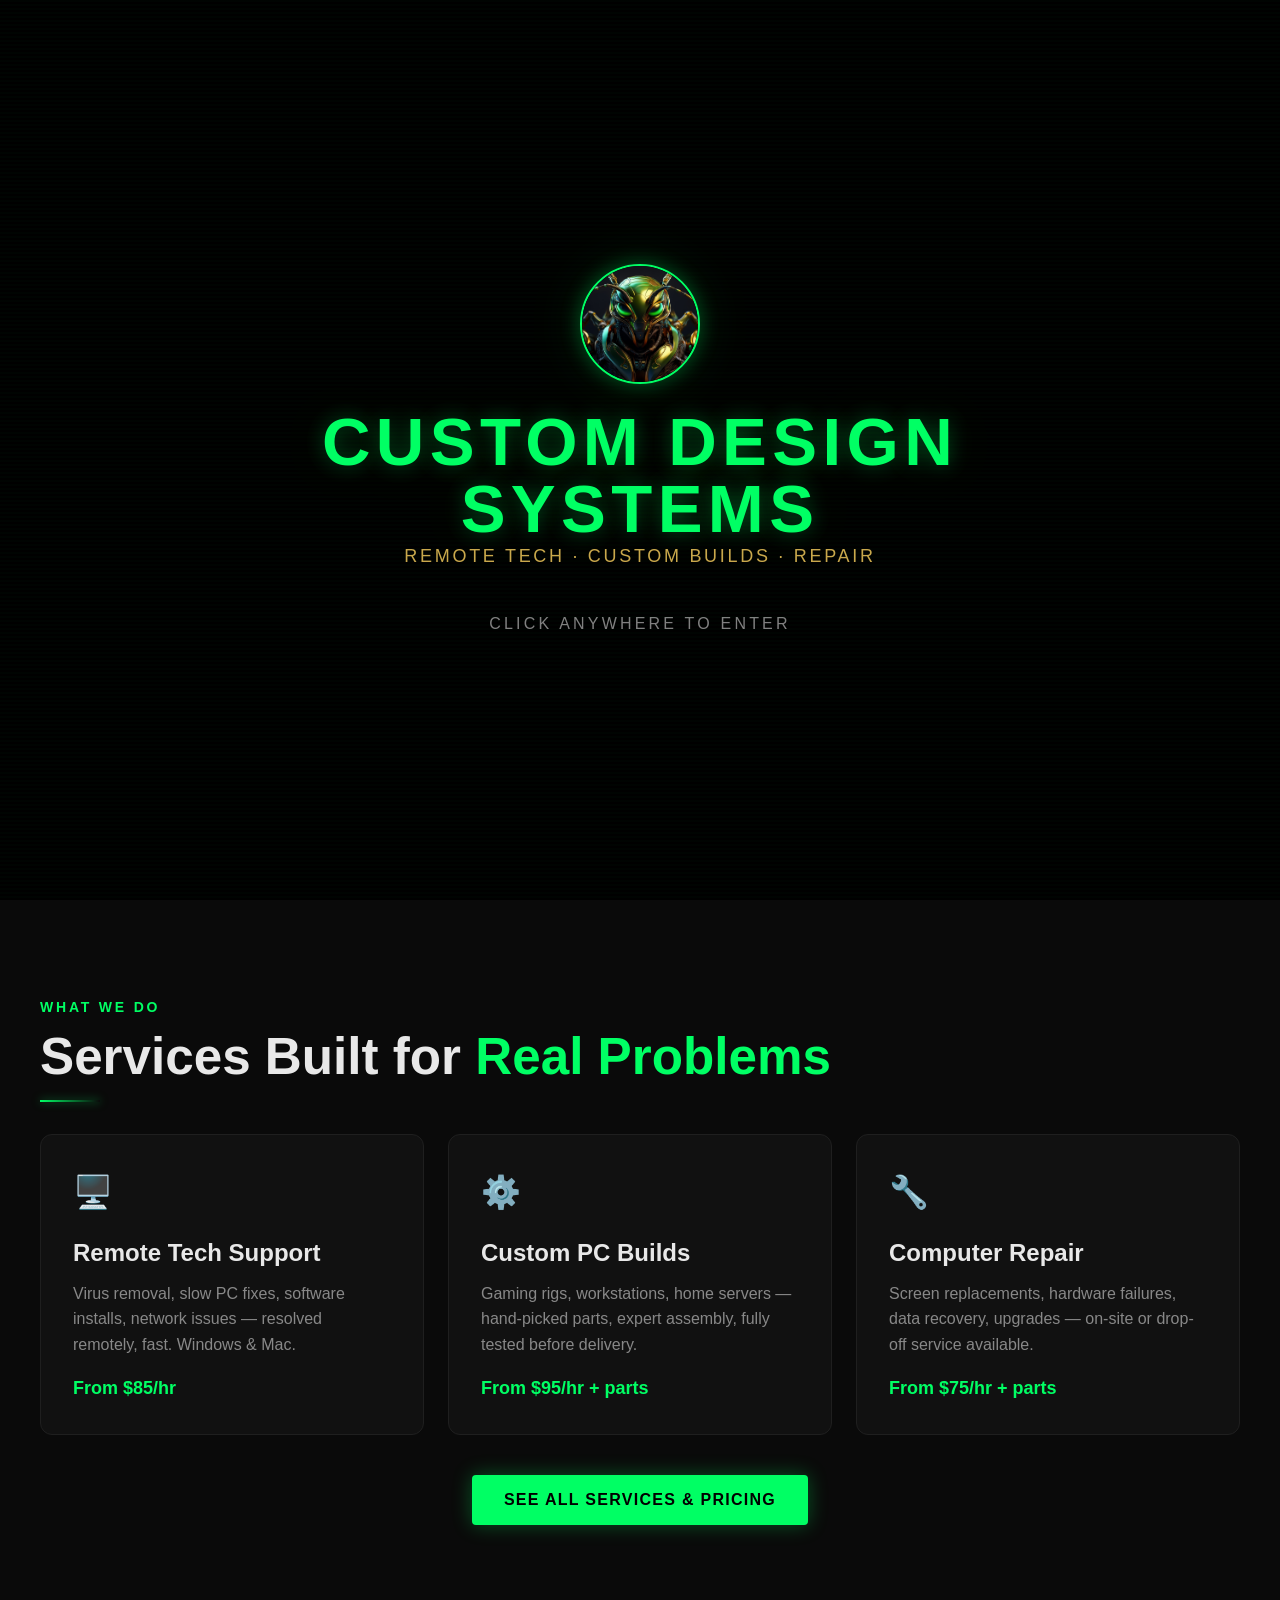
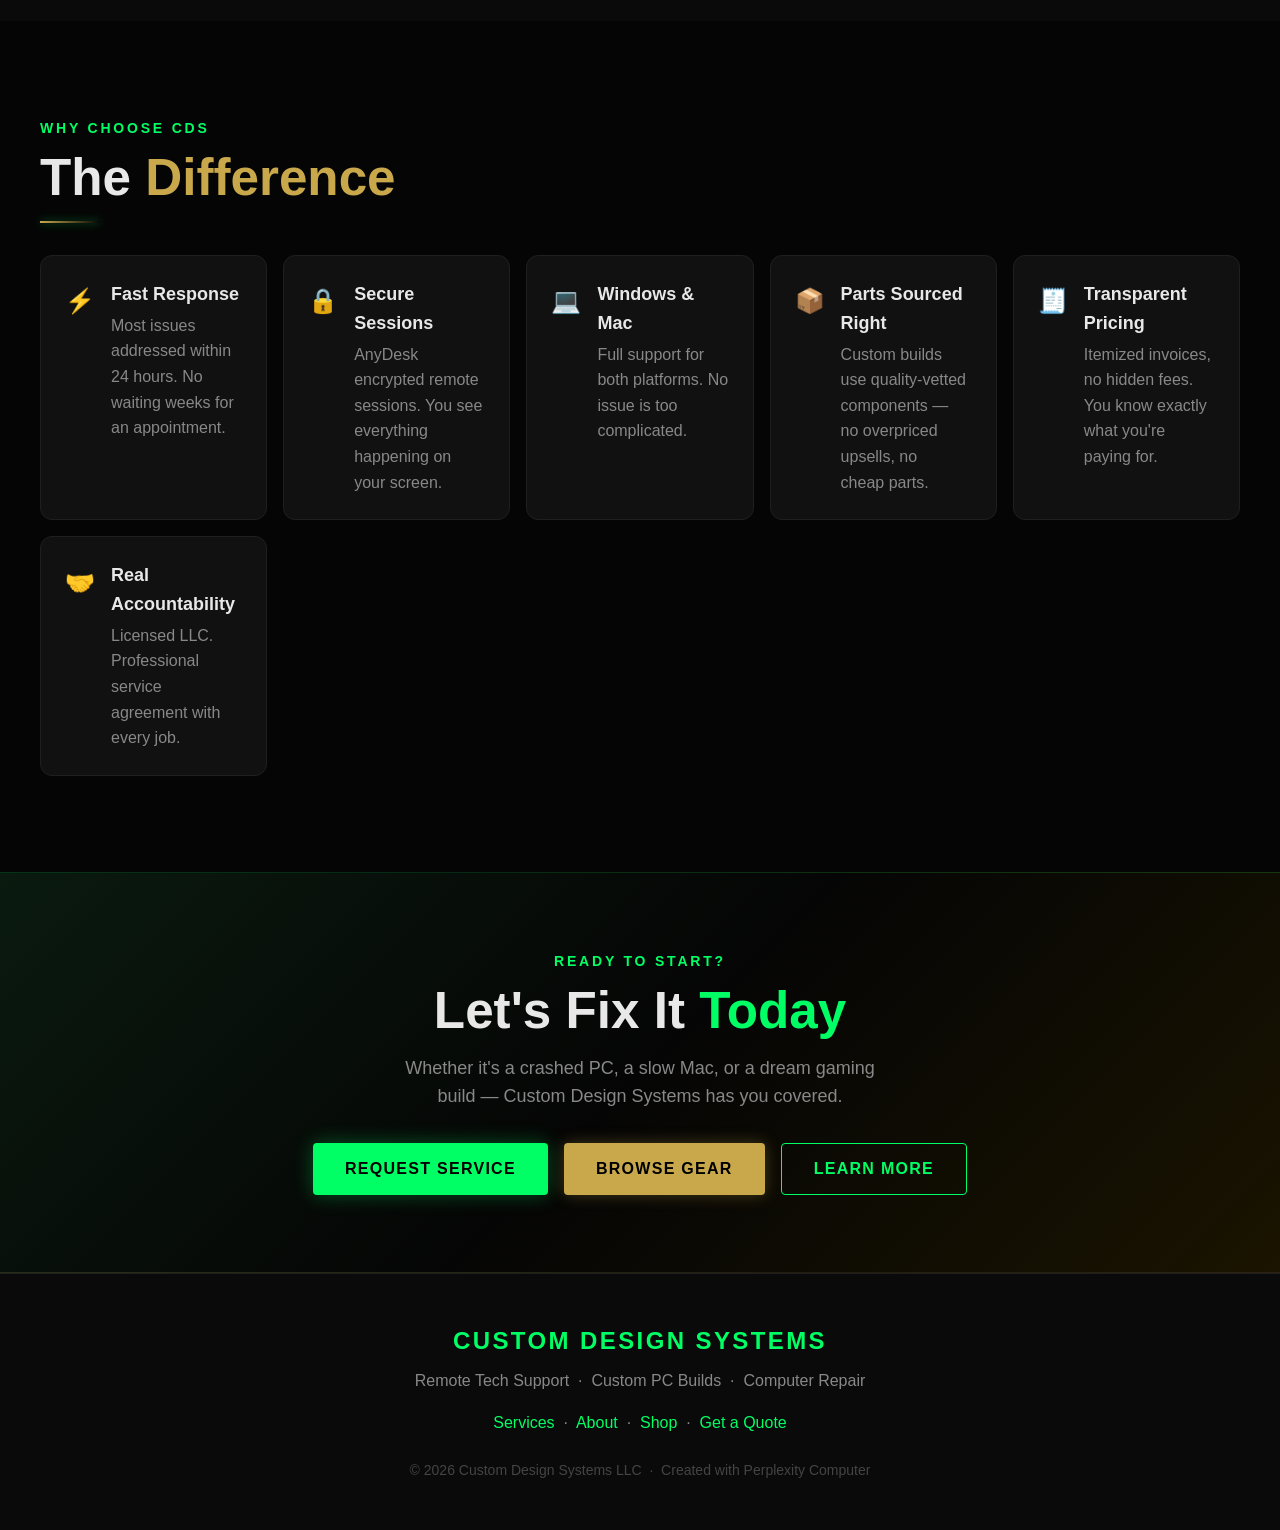
==== index.html @ 32cf2a73 "Add Training link to nav and hero section" ====
<!DOCTYPE html>
<html lang="en" data-theme="dark">
<head>
<!--
   ______                            __
  / ____/___  ____ ___  ____  __  __/ /____  _____
 / /   / __ \/ __ `__ \/ __ \/ / / / __/ _ \/ ___/
/ /___/ /_/ / / / / / / /_/ / /_/ / /_/  __/ /
\____/\____/_/ /_/ /_/ .___/\__,_/\__/\___/_/
                    /_/
        Created with Perplexity Computer
        https://www.perplexity.ai/computer
-->
<meta name="generator" content="Perplexity Computer">
<meta name="author" content="Perplexity Computer">
<meta property="og:see_also" content="https://www.perplexity.ai/computer">
<link rel="author" href="https://www.perplexity.ai/computer">
<meta charset="UTF-8">
<meta name="viewport" content="width=device-width, initial-scale=1.0">
<title>Custom Design Systems — Remote Tech Support & Custom PC Builds</title>
<meta name="description" content="Professional remote tech support, custom PC builds, and computer repair. Fast, reliable, expert service.">
<link rel="stylesheet" href="base.css">
<link rel="stylesheet" href="style.css">
<style>
  /* ── ENTRANCE SCREEN ── */
  #entrance {
    position: fixed;
    inset: 0;
    z-index: 500;
    background: #000;
    display: flex;
    flex-direction: column;
    align-items: center;
    justify-content: center;
    cursor: pointer;
    transition: opacity 0.8s ease, visibility 0.8s ease;
  }
  #entrance.hidden { opacity: 0; visibility: hidden; pointer-events: none; }
  #entrance video {
    position: absolute;
    inset: 0;
    width: 100%; height: 100%;
    object-fit: cover;
    opacity: 0.85;
  }
  .entrance-content {
    position: relative;
    z-index: 2;
    text-align: center;
    display: flex;
    flex-direction: column;
    align-items: center;
    gap: var(--space-6);
  }
  .entrance-logo {
    width: 120px;
    height: 120px;
    border-radius: 50%;
    border: 2px solid var(--color-primary);
    box-shadow: var(--shadow-green);
    object-fit: cover;
    animation: pulse-border 2s ease-in-out infinite;
  }
  @keyframes pulse-border {
    0%, 100% { box-shadow: 0 0 20px rgba(0,255,100,0.4), 0 0 60px rgba(0,255,100,0.1); }
    50% { box-shadow: 0 0 40px rgba(0,255,100,0.7), 0 0 100px rgba(0,255,100,0.2); }
  }
  .entrance-title {
    font-family: var(--font-display);
    font-size: var(--text-3xl);
    font-weight: 900;
    color: var(--color-primary);
    letter-spacing: 0.08em;
    text-transform: uppercase;
    text-shadow: var(--shadow-green);
    line-height: 1;
  }
  .entrance-sub {
    font-family: var(--font-body);
    font-size: var(--text-base);
    color: var(--color-gold);
    letter-spacing: 0.15em;
    text-transform: uppercase;
  }
  .entrance-click {
    font-family: var(--font-body);
    font-size: var(--text-sm);
    color: rgba(255,255,255,0.5);
    letter-spacing: 0.2em;
    text-transform: uppercase;
    animation: pulse-text 1.5s ease-in-out infinite;
    margin-top: var(--space-4);
  }
  .entrance-scanline {
    position: absolute;
    inset: 0;
    background: repeating-linear-gradient(
      0deg,
      transparent,
      transparent 2px,
      rgba(0,255,100,0.015) 2px,
      rgba(0,255,100,0.015) 4px
    );
    pointer-events: none;
    z-index: 1;
  }

  /* ── HERO ── */
  #hero {
    min-height: 100dvh;
    display: flex;
    align-items: center;
    position: relative;
    overflow: hidden;
    padding-top: 80px;
  }
  .hero-bg {
    position: absolute;
    inset: 0;
    background:
      radial-gradient(ellipse 80% 60% at 60% 50%, rgba(0,255,100,0.05) 0%, transparent 70%),
      radial-gradient(ellipse 40% 40% at 80% 20%, rgba(201,168,76,0.04) 0%, transparent 60%),
      #050505;
  }
  .hero-grid {
    position: absolute;
    inset: 0;
    background-image:
      linear-gradient(rgba(0,255,100,0.04) 1px, transparent 1px),
      linear-gradient(90deg, rgba(0,255,100,0.04) 1px, transparent 1px);
    background-size: 60px 60px;
    mask-image: radial-gradient(ellipse 80% 80% at 50% 50%, black 30%, transparent 100%);
  }
  .hero-content {
    position: relative;
    z-index: 2;
    max-width: var(--content-wide);
    margin-inline: auto;
    padding-inline: var(--space-8);
    display: grid;
    grid-template-columns: 1fr 1fr;
    gap: var(--space-16);
    align-items: center;
    width: 100%;
  }
  .hero-text { display: flex; flex-direction: column; gap: var(--space-6); }
  .hero-eyebrow {
    font-family: var(--font-body);
    font-size: var(--text-xs);
    font-weight: 700;
    color: var(--color-primary);
    letter-spacing: 0.25em;
    text-transform: uppercase;
  }
  .hero-title {
    font-family: var(--font-display);
    font-size: var(--text-hero);
    font-weight: 900;
    line-height: 0.95;
    color: var(--color-text);
    text-transform: uppercase;
  }
  .hero-title .green { color: var(--color-primary); text-shadow: 0 0 30px rgba(0,255,100,0.4); }
  .hero-title .gold  { color: var(--color-gold); }
  .hero-desc {
    font-size: var(--text-base);
    color: var(--color-text-muted);
    line-height: 1.7;
    max-width: 50ch;
  }
  .hero-actions { display: flex; gap: var(--space-4); flex-wrap: wrap; }
  .hero-stats {
    display: flex;
    gap: var(--space-8);
    padding-top: var(--space-4);
    border-top: 1px solid var(--color-border);
  }
  .hero-stat-num {
    font-family: var(--font-display);
    font-size: var(--text-xl);
    font-weight: 900;
    color: var(--color-primary);
  }
  .hero-stat-label {
    font-size: var(--text-xs);
    color: var(--color-text-muted);
    text-transform: uppercase;
    letter-spacing: 0.1em;
  }

  .hero-visual {
    position: relative;
    display: flex;
    align-items: center;
    justify-content: center;
  }
  .hero-img-wrap {
    position: relative;
    width: 100%;
    max-width: 420px;
  }
  .hero-img-wrap img {
    width: 100%;
    border-radius: var(--radius-xl);
    border: 1px solid rgba(0,255,100,0.2);
    box-shadow: 0 0 60px rgba(0,255,100,0.15), 0 0 120px rgba(0,255,100,0.05);
  }
  .hero-img-badge {
    position: absolute;
    bottom: var(--space-6);
    left: calc(-1 * var(--space-8));
    background: var(--color-surface-2);
    border: 1px solid var(--color-border-glow);
    border-radius: var(--radius-lg);
    padding: var(--space-4) var(--space-6);
    box-shadow: var(--shadow-card);
  }
  .hero-badge-label {
    font-size: var(--text-xs);
    color: var(--color-text-muted);
    text-transform: uppercase;
    letter-spacing: 0.1em;
    margin-bottom: var(--space-1);
  }
  .hero-badge-value {
    font-family: var(--font-display);
    font-size: var(--text-lg);
    font-weight: 900;
    color: var(--color-primary);
    text-shadow: 0 0 10px rgba(0,255,100,0.4);
  }

  @media (max-width: 900px) {
    .hero-content { grid-template-columns: 1fr; text-align: center; gap: var(--space-10); }
    .hero-desc { max-width: 100%; margin-inline: auto; }
    .hero-actions { justify-content: center; }
    .hero-stats { justify-content: center; }
    .hero-img-badge { left: var(--space-4); bottom: var(--space-4); }
    .hero-visual { order: -1; }
  }

  /* ── SERVICES PREVIEW ── */
  .service-icon {
    font-size: 2rem;
    margin-bottom: var(--space-4);
  }
  .service-name {
    font-family: var(--font-display);
    font-size: var(--text-lg);
    font-weight: 800;
    color: var(--color-text);
    margin-bottom: var(--space-2);
  }
  .service-desc {
    font-size: var(--text-sm);
    color: var(--color-text-muted);
    line-height: 1.6;
  }
  .service-price {
    margin-top: var(--space-4);
    font-family: var(--font-display);
    font-size: var(--text-base);
    font-weight: 700;
    color: var(--color-primary);
  }

  /* ── WHY US ── */
  .why-grid {
    display: grid;
    grid-template-columns: repeat(auto-fit, minmax(220px, 1fr));
    gap: var(--space-4);
  }
  .why-item {
    display: flex;
    gap: var(--space-4);
    align-items: flex-start;
    padding: var(--space-6);
    background: var(--color-surface-2);
    border: 1px solid var(--color-border);
    border-radius: var(--radius-lg);
  }
  .why-icon {
    font-size: 1.5rem;
    flex-shrink: 0;
    margin-top: 2px;
  }
  .why-title {
    font-family: var(--font-display);
    font-size: var(--text-base);
    font-weight: 800;
    color: var(--color-text);
    margin-bottom: var(--space-1);
  }
  .why-text { font-size: var(--text-sm); color: var(--color-text-muted); }

  /* ── CTA BAND ── */
  .cta-band {
    background: linear-gradient(135deg, #0a1a0f 0%, #050505 50%, #1a1400 100%);
    border-top: 1px solid rgba(0,255,100,0.15);
    border-bottom: 1px solid rgba(201,168,76,0.15);
    text-align: center;
    padding-block: clamp(var(--space-12), 6vw, var(--space-20));
    padding-inline: var(--space-8);
  }
  .cta-band .section-title { margin-bottom: var(--space-4); }
  .cta-band p { color: var(--color-text-muted); font-size: var(--text-base); margin-bottom: var(--space-8); max-width: 50ch; margin-inline: auto; }
  .cta-actions { display: flex; gap: var(--space-4); justify-content: center; flex-wrap: wrap; }
</style>
</head>
<body>

<!-- PAGE TRANSITION LOADER -->
<div id="page-loader">
  <video id="loader-video" src="Green-Hornet-Wings.mp4" muted playsinline></video>
  <div id="loader-text">Loading...</div>
</div>

<!-- ENTRANCE SCREEN -->
<div id="entrance">
  <div class="entrance-scanline"></div>
  <video autoplay muted loop playsinline src="Green-Welcome.mp4"></video>
  <div class="entrance-content">
    <img src="Green-Hornet-Warrior.jpg" alt="Custom Design Systems" class="entrance-logo">
    <div>
      <div class="entrance-title">Custom Design<br>Systems</div>
      <div class="entrance-sub">Remote Tech · Custom Builds · Repair</div>
    </div>
    <div class="entrance-click">Click anywhere to enter</div>
  </div>
</div>

<!-- NAVIGATION -->
<nav id="navbar">
  <a href="index.html" class="nav-logo">
    <img src="Green-Hornet-Warrior.jpg" alt="CDS Logo">
    <div class="nav-logo-text">
      <span class="nav-logo-name">Custom Design Systems</span>
      <span class="nav-logo-tagline">Tech Support · Builds · Repair</span>
    </div>
  </a>
  <ul class="nav-links" id="nav-links">
    <li><a href="index.html" class="active">Home</a></li>
    <li><a href="about.html">About</a></li>
    <li><a href="services.html">Services</a></li>
    <li><a href="shop.html">Shop</a></li>
    <li><a href="services.html#invoice" class="nav-cta">Get a Quote</a></li>
  </ul>
  <button class="nav-hamburger" id="hamburger" aria-label="Toggle menu">
    <span></span><span></span><span></span>
     <li><a href="training.html">Training</a></li>
  </button>
</nav>

<!-- HERO -->
<section id="hero">
  <div class="hero-bg"></div>
  <div class="hero-grid"></div>
  <div class="hero-content">
    <div class="<a href="training.html">Training</a> ·  hero-text">
      <div class="hero-eyebrow">&#9654; Online Now — Ready to Help</div>
      <h1 class="hero-title">
        <span class="green">Expert</span><br>
        Tech<br>
        <span class="gold">Support</span>
      </h1>
      <p class="hero-desc">
        Remote tech support, custom PC builds, and computer repair — done right. Fast response, real expertise, no runaround.
      </p>
      <div class="hero-actions">
        <a href="services.html#invoice" class="btn-primary">Get a Quote</a>
        <a href="services.html" class="btn-outline">View Services</a>
      </div>
      <div class="hero-stats">
        <div>
          <div class="hero-stat-num">24hr</div>
          <div class="hero-stat-label">Response Time</div>
        </div>
        <div>
          <div class="hero-stat-num">100%</div>
          <div class="hero-stat-label">Remote Capable</div>
        </div>
        <div>
          <div class="hero-stat-num">Win+Mac</div>
          <div class="hero-stat-label">Platform Support</div>
        </div>
      </div>
    </div>
    <div class="hero-visual">
      <div class="hero-img-wrap">
        <img src="Green-Hornet-Warrior.jpg" alt="Custom Design Systems">
        <div class="hero-img-badge">
          <div class="hero-badge-label">Status</div>
          <div class="hero-badge-value">&#9679; Available</div>
        </div>
      </div>
    </div>
  </div>
</section>

<!-- SERVICES PREVIEW -->
<section class="section" style="background: var(--color-surface);">
  <div class="container">
    <div class="section-label">What We Do</div>
    <h2 class="section-title">Services Built for <span>Real Problems</span></h2>
    <div class="glow-line"></div>
    <div class="grid-3">
      <div class="card fade-in">
        <div class="service-icon">🖥️</div>
        <div class="service-name">Remote Tech Support</div>
        <p class="service-desc">Virus removal, slow PC fixes, software installs, network issues — resolved remotely, fast. Windows & Mac.</p>
        <div class="service-price">From $85/hr</div>
      </div>
      <div class="card fade-in">
        <div class="service-icon">⚙️</div>
        <div class="service-name">Custom PC Builds</div>
        <p class="service-desc">Gaming rigs, workstations, home servers — hand-picked parts, expert assembly, fully tested before delivery.</p>
        <div class="service-price">From $95/hr + parts</div>
      </div>
      <div class="card fade-in">
        <div class="service-icon">🔧</div>
        <div class="service-name">Computer Repair</div>
        <p class="service-desc">Screen replacements, hardware failures, data recovery, upgrades — on-site or drop-off service available.</p>
        <div class="service-price">From $75/hr + parts</div>
      </div>
    </div>
    <div style="text-align:center; margin-top: var(--space-10);">
      <a href="services.html" class="btn-primary">See All Services & Pricing</a>
    </div>
  </div>
</section>

<!-- WHY US -->
<section class="section">
  <div class="container">
    <div class="section-label">Why Choose CDS</div>
    <h2 class="section-title">The <span class="gold">Difference</span></h2>
    <div class="glow-line" style="background: linear-gradient(90deg, var(--color-gold), transparent);"></div>
    <div class="why-grid">
      <div class="why-item fade-in">
        <div class="why-icon">⚡</div>
        <div>
          <div class="why-title">Fast Response</div>
          <p class="why-text">Most issues addressed within 24 hours. No waiting weeks for an appointment.</p>
        </div>
      </div>
      <div class="why-item fade-in">
        <div class="why-icon">🔒</div>
        <div>
          <div class="why-title">Secure Sessions</div>
          <p class="why-text">AnyDesk encrypted remote sessions. You see everything happening on your screen.</p>
        </div>
      </div>
      <div class="why-item fade-in">
        <div class="why-icon">💻</div>
        <div>
          <div class="why-title">Windows & Mac</div>
          <p class="why-text">Full support for both platforms. No issue is too complicated.</p>
        </div>
      </div>
      <div class="why-item fade-in">
        <div class="why-icon">📦</div>
        <div>
          <div class="why-title">Parts Sourced Right</div>
          <p class="why-text">Custom builds use quality-vetted components — no overpriced upsells, no cheap parts.</p>
        </div>
      </div>
      <div class="why-item fade-in">
        <div class="why-icon">🧾</div>
        <div>
          <div class="why-title">Transparent Pricing</div>
          <p class="why-text">Itemized invoices, no hidden fees. You know exactly what you're paying for.</p>
        </div>
      </div>
      <div class="why-item fade-in">
        <div class="why-icon">🤝</div>
        <div>
          <div class="why-title">Real Accountability</div>
          <p class="why-text">Licensed LLC. Professional service agreement with every job.</p>
        </div>
      </div>
    </div>
  </div>
</section>

<!-- CTA BAND -->
<section class="cta-band">
  <div class="section-label">Ready to Start?</div>
  <h2 class="section-title">Let's Fix It <span>Today</span></h2>
  <p>Whether it's a crashed PC, a slow Mac, or a dream gaming build — Custom Design Systems has you covered.</p>
  <div class="cta-actions">
    <a href="services.html#invoice" class="btn-primary">Request Service</a>
    <a href="shop.html" class="btn-gold">Browse Gear</a>
    <a href="about.html" class="btn-outline">Learn More</a>
  </div>
</section>

<!-- FOOTER -->
<footer>
  <div class="footer-logo-name">Custom Design Systems</div>
  <p style="margin-bottom: var(--space-4);">Remote Tech Support &nbsp;·&nbsp; Custom PC Builds &nbsp;·&nbsp; Computer Repair</p>
  <p style="margin-bottom: var(--space-6);">
    <a href="services.html">Services</a> &nbsp;·&nbsp;
    <a href="about.html">About</a> &nbsp;·&nbsp;
    <a href="shop.html">Shop</a> &nbsp;·&nbsp;
    <a href="services.html#invoice">Get a Quote</a>
  </p>
  <p style="font-size: var(--text-xs); color: var(--color-text-faint);">
    &copy; 2026 Custom Design Systems LLC &nbsp;·&nbsp;
    <a href="https://www.perplexity.ai/computer" target="_blank" rel="noopener noreferrer" style="color: var(--color-text-faint);">Created with Perplexity Computer</a>
  </p>
</footer>

<script>
  // Entrance screen
  const entrance = document.getElementById('entrance');
  entrance.addEventListener('click', () => entrance.classList.add('hidden'));
  setTimeout(() => entrance.classList.add('hidden'), 8000);

  // Navbar scroll
  const navbar = document.getElementById('navbar');
  window.addEventListener('scroll', () => {
    navbar.classList.toggle('scrolled', window.scrollY > 40);
  });

  // Hamburger
  const hamburger = document.getElementById('hamburger');
  const navLinks = document.getElementById('nav-links');
  hamburger.addEventListener('click', () => navLinks.classList.toggle('open'));

  // Page transition
  const loader = document.getElementById('page-loader');
  const loaderVideo = document.getElementById('loader-video');
  document.querySelectorAll('a[href]').forEach(link => {
    const href = link.getAttribute('href');
    if (!href.startsWith('#') && !href.startsWith('http') && href.endsWith('.html')) {
      link.addEventListener('click', e => {
        e.preventDefault();
        loader.classList.add('active');
        loaderVideo.play();
        setTimeout(() => { window.location.href = href; }, 900);
      });
    }
  });
</script>
</body>
</html>
---- base.css ----
*, *::before, *::after { box-sizing: border-box; margin: 0; padding: 0; }

html {
  -webkit-font-smoothing: antialiased;
  -moz-osx-font-smoothing: grayscale;
  text-rendering: optimizeLegibility;
  scroll-behavior: smooth;
  scroll-padding-top: 80px;
}

body {
  min-height: 100dvh;
  line-height: 1.6;
  font-family: var(--font-body, sans-serif);
  font-size: var(--text-base);
  color: var(--color-text);
  background-color: var(--color-bg);
}

img, picture, video, canvas, svg { display: block; max-width: 100%; height: auto; }
ul[role="list"], ol[role="list"] { list-style: none; }
input, button, textarea, select { font: inherit; color: inherit; }
h1, h2, h3, h4, h5, h6 { text-wrap: balance; line-height: 1.15; }
p, li, figcaption { text-wrap: pretty; max-width: 72ch; }

::selection { background: rgba(0, 255, 100, 0.2); color: #fff; }

:focus-visible {
  outline: 2px solid var(--color-primary);
  outline-offset: 3px;
  border-radius: 4px;
}

@media (prefers-reduced-motion: reduce) {
  *, *::before, *::after {
    animation-duration: 0.01ms !important;
    animation-iteration-count: 1 !important;
    transition-duration: 0.01ms !important;
    scroll-behavior: auto !important;
  }
}

button { cursor: pointer; background: none; border: none; }
table { border-collapse: collapse; width: 100%; }

a, button, [role="button"] {
  transition: color 180ms cubic-bezier(0.16,1,0.3,1),
              background 180ms cubic-bezier(0.16,1,0.3,1),
              border-color 180ms cubic-bezier(0.16,1,0.3,1),
              box-shadow 180ms cubic-bezier(0.16,1,0.3,1),
              opacity 180ms cubic-bezier(0.16,1,0.3,1);
}

.sr-only {
  position: absolute; width: 1px; height: 1px; padding: 0; margin: -1px;
  overflow: hidden; clip: rect(0,0,0,0); white-space: nowrap; border-width: 0;
}
---- style.css ----
/* ============================================================
   CUSTOM DESIGN SYSTEMS — Design Tokens & Global Styles
   Color: Black + Neon Green + Gold  (Cyberpunk/Tech aesthetic)
   ============================================================ */

@import url('https://api.fontshare.com/v2/css?f[]=cabinet-grotesk@400,500,700,800,900&f[]=satoshi@400,500,700&display=swap');

:root {
  /* Type Scale */
  --text-xs:   clamp(0.75rem,  0.7rem  + 0.25vw, 0.875rem);
  --text-sm:   clamp(0.875rem, 0.8rem  + 0.35vw, 1rem);
  --text-base: clamp(1rem,     0.95rem + 0.25vw, 1.125rem);
  --text-lg:   clamp(1.125rem, 1rem    + 0.75vw, 1.5rem);
  --text-xl:   clamp(1.5rem,   1.2rem  + 1.25vw, 2.25rem);
  --text-2xl:  clamp(2rem,     1.2rem  + 2.5vw,  3.5rem);
  --text-3xl:  clamp(2.5rem,   1rem    + 4vw,    5rem);
  --text-hero: clamp(3rem,     0.5rem  + 7vw,    8rem);

  /* Spacing */
  --space-1:  0.25rem;
  --space-2:  0.5rem;
  --space-3:  0.75rem;
  --space-4:  1rem;
  --space-5:  1.25rem;
  --space-6:  1.5rem;
  --space-8:  2rem;
  --space-10: 2.5rem;
  --space-12: 3rem;
  --space-16: 4rem;
  --space-20: 5rem;
  --space-24: 6rem;

  /* Fonts */
  --font-display: 'Cabinet Grotesk', 'Helvetica Neue', sans-serif;
  --font-body:    'Satoshi', 'Helvetica Neue', sans-serif;

  /* Brand Colors */
  --color-bg:           #050505;
  --color-surface:      #0a0a0a;
  --color-surface-2:    #111111;
  --color-surface-3:    #1a1a1a;
  --color-border:       #1f1f1f;
  --color-border-glow:  rgba(0, 255, 100, 0.25);

  --color-text:         #e8e8e8;
  --color-text-muted:   #888888;
  --color-text-faint:   #444444;

  --color-primary:      #00ff64;   /* Neon green */
  --color-primary-dim:  #00cc50;
  --color-primary-dark: #003d18;
  --color-primary-glow: rgba(0, 255, 100, 0.15);

  --color-gold:         #c9a84c;
  --color-gold-bright:  #f0c84a;
  --color-gold-dim:     #8a6f2e;
  --color-gold-glow:    rgba(201, 168, 76, 0.15);

  --color-danger:       #ff3b3b;

  /* Radii */
  --radius-sm: 0.25rem;
  --radius-md: 0.5rem;
  --radius-lg: 0.75rem;
  --radius-xl: 1rem;

  /* Shadows */
  --shadow-green: 0 0 20px rgba(0, 255, 100, 0.3), 0 0 60px rgba(0, 255, 100, 0.1);
  --shadow-gold:  0 0 20px rgba(201, 168, 76, 0.3), 0 0 60px rgba(201, 168, 76, 0.1);
  --shadow-card:  0 4px 24px rgba(0,0,0,0.6);

  /* Content widths */
  --content-narrow:  640px;
  --content-default: 960px;
  --content-wide:    1200px;
}

/* ============================================================
   PAGE TRANSITION LOADER
   ============================================================ */
#page-loader {
  position: fixed;
  inset: 0;
  z-index: 9999;
  background: #000;
  display: flex;
  align-items: center;
  justify-content: center;
  pointer-events: none;
  opacity: 0;
  transition: opacity 0.4s ease;
}
#page-loader.active {
  opacity: 1;
  pointer-events: all;
}
#page-loader video {
  width: 100%;
  height: 100%;
  object-fit: cover;
  position: absolute;
  inset: 0;
}
#loader-text {
  position: relative;
  z-index: 2;
  font-family: var(--font-display);
  font-size: var(--text-lg);
  font-weight: 700;
  color: var(--color-primary);
  letter-spacing: 0.2em;
  text-transform: uppercase;
  text-shadow: var(--shadow-green);
  animation: pulse-text 1s ease-in-out infinite;
}
@keyframes pulse-text {
  0%, 100% { opacity: 1; }
  50% { opacity: 0.4; }
}

/* ============================================================
   NAVIGATION
   ============================================================ */
#navbar {
  position: fixed;
  top: 0; left: 0; right: 0;
  z-index: 100;
  display: flex;
  align-items: center;
  justify-content: space-between;
  padding: var(--space-4) var(--space-8);
  background: rgba(5, 5, 5, 0.85);
  backdrop-filter: blur(12px);
  border-bottom: 1px solid var(--color-border);
  transition: border-color 0.3s ease;
}
#navbar.scrolled { border-bottom-color: var(--color-border-glow); }

.nav-logo {
  display: flex;
  align-items: center;
  gap: var(--space-3);
  text-decoration: none;
}
.nav-logo img {
  width: 40px;
  height: 40px;
  object-fit: cover;
  border-radius: 50%;
  border: 1px solid var(--color-primary);
  box-shadow: 0 0 10px rgba(0,255,100,0.3);
}
.nav-logo-text {
  display: flex;
  flex-direction: column;
  line-height: 1.1;
}
.nav-logo-name {
  font-family: var(--font-display);
  font-size: var(--text-sm);
  font-weight: 800;
  color: var(--color-primary);
  letter-spacing: 0.05em;
  text-transform: uppercase;
}
.nav-logo-tagline {
  font-size: var(--text-xs);
  color: var(--color-text-muted);
  letter-spacing: 0.08em;
}

.nav-links {
  display: flex;
  align-items: center;
  gap: var(--space-8);
  list-style: none;
}
.nav-links a {
  font-family: var(--font-body);
  font-size: var(--text-sm);
  font-weight: 500;
  color: var(--color-text-muted);
  text-decoration: none;
  letter-spacing: 0.05em;
  text-transform: uppercase;
  position: relative;
}
.nav-links a::after {
  content: '';
  position: absolute;
  bottom: -4px; left: 0; right: 0;
  height: 1px;
  background: var(--color-primary);
  transform: scaleX(0);
  transition: transform 0.2s ease;
}
.nav-links a:hover { color: var(--color-primary); }
.nav-links a:hover::after,
.nav-links a.active::after { transform: scaleX(1); }
.nav-links a.active { color: var(--color-primary); }

.nav-cta {
  font-family: var(--font-display);
  font-size: var(--text-sm);
  font-weight: 700;
  color: #000 !important;
  background: var(--color-primary);
  padding: var(--space-2) var(--space-5);
  border-radius: var(--radius-sm);
  text-decoration: none;
  letter-spacing: 0.05em;
  text-transform: uppercase;
  box-shadow: 0 0 12px rgba(0,255,100,0.4);
}
.nav-cta::after { display: none !important; }
.nav-cta:hover {
  background: var(--color-gold-bright) !important;
  color: #000 !important;
  box-shadow: var(--shadow-gold) !important;
}

/* Hamburger */
.nav-hamburger {
  display: none;
  flex-direction: column;
  gap: 5px;
  cursor: pointer;
  padding: var(--space-2);
}
.nav-hamburger span {
  display: block;
  width: 24px;
  height: 2px;
  background: var(--color-primary);
  border-radius: 2px;
  transition: all 0.3s ease;
}

/* Mobile nav */
@media (max-width: 768px) {
  .nav-hamburger { display: flex; }
  .nav-links {
    display: none;
    position: absolute;
    top: 100%; left: 0; right: 0;
    flex-direction: column;
    gap: 0;
    background: rgba(5,5,5,0.97);
    border-bottom: 1px solid var(--color-border-glow);
    padding: var(--space-4) 0;
  }
  .nav-links.open { display: flex; }
  .nav-links li { width: 100%; }
  .nav-links a {
    display: block;
    padding: var(--space-4) var(--space-8);
    font-size: var(--text-base);
  }
  .nav-links a::after { display: none; }
}

/* ============================================================
   SHARED COMPONENTS
   ============================================================ */

/* Buttons */
.btn-primary {
  display: inline-flex;
  align-items: center;
  gap: var(--space-2);
  font-family: var(--font-display);
  font-size: var(--text-sm);
  font-weight: 700;
  color: #000;
  background: var(--color-primary);
  padding: var(--space-3) var(--space-8);
  border-radius: var(--radius-sm);
  text-decoration: none;
  letter-spacing: 0.08em;
  text-transform: uppercase;
  border: none;
  cursor: pointer;
  box-shadow: 0 0 20px rgba(0,255,100,0.3);
}
.btn-primary:hover {
  background: var(--color-gold-bright);
  box-shadow: var(--shadow-gold);
  color: #000;
}

.btn-outline {
  display: inline-flex;
  align-items: center;
  gap: var(--space-2);
  font-family: var(--font-display);
  font-size: var(--text-sm);
  font-weight: 700;
  color: var(--color-primary);
  background: transparent;
  padding: var(--space-3) var(--space-8);
  border-radius: var(--radius-sm);
  text-decoration: none;
  letter-spacing: 0.08em;
  text-transform: uppercase;
  border: 1px solid var(--color-primary);
  cursor: pointer;
}
.btn-outline:hover {
  background: var(--color-primary-glow);
  box-shadow: 0 0 12px rgba(0,255,100,0.2);
}

.btn-gold {
  display: inline-flex;
  align-items: center;
  gap: var(--space-2);
  font-family: var(--font-display);
  font-size: var(--text-sm);
  font-weight: 700;
  color: #000;
  background: var(--color-gold);
  padding: var(--space-3) var(--space-8);
  border-radius: var(--radius-sm);
  text-decoration: none;
  letter-spacing: 0.08em;
  text-transform: uppercase;
  border: none;
  cursor: pointer;
  box-shadow: 0 0 16px rgba(201,168,76,0.3);
}
.btn-gold:hover {
  background: var(--color-gold-bright);
  box-shadow: var(--shadow-gold);
}

/* Section layout */
.section {
  padding-block: clamp(var(--space-12), 8vw, var(--space-24));
  padding-inline: var(--space-8);
}
.container {
  max-width: var(--content-wide);
  margin-inline: auto;
}
.container-default {
  max-width: var(--content-default);
  margin-inline: auto;
}

/* Section label */
.section-label {
  font-family: var(--font-body);
  font-size: var(--text-xs);
  font-weight: 700;
  color: var(--color-primary);
  letter-spacing: 0.2em;
  text-transform: uppercase;
  margin-bottom: var(--space-3);
}

/* Section title */
.section-title {
  font-family: var(--font-display);
  font-size: var(--text-2xl);
  font-weight: 900;
  color: var(--color-text);
  line-height: 1.05;
  margin-bottom: var(--space-4);
}
.section-title span { color: var(--color-primary); }
.section-title .gold { color: var(--color-gold); }

/* Green glow divider */
.glow-line {
  width: 60px;
  height: 2px;
  background: linear-gradient(90deg, var(--color-primary), transparent);
  margin-bottom: var(--space-8);
  box-shadow: 0 0 8px rgba(0,255,100,0.5);
}

/* Card */
.card {
  background: var(--color-surface-2);
  border: 1px solid var(--color-border);
  border-radius: var(--radius-lg);
  padding: var(--space-8);
  transition: border-color 0.3s ease, box-shadow 0.3s ease;
}
.card:hover {
  border-color: var(--color-border-glow);
  box-shadow: 0 0 30px rgba(0,255,100,0.08);
}

/* Badge */
.badge {
  display: inline-flex;
  align-items: center;
  font-size: var(--text-xs);
  font-weight: 700;
  letter-spacing: 0.1em;
  text-transform: uppercase;
  padding: 2px 10px;
  border-radius: var(--radius-full);
  border: 1px solid currentColor;
}
.badge-green { color: var(--color-primary); border-color: rgba(0,255,100,0.4); background: rgba(0,255,100,0.08); }
.badge-gold  { color: var(--color-gold);    border-color: rgba(201,168,76,0.4); background: rgba(201,168,76,0.08); }

/* Footer */
footer {
  background: var(--color-surface);
  border-top: 1px solid var(--color-border);
  padding: var(--space-12) var(--space-8);
  text-align: center;
}
footer p {
  font-size: var(--text-sm);
  color: var(--color-text-muted);
  max-width: none;
}
footer a {
  color: var(--color-primary);
  text-decoration: none;
}
footer a:hover { color: var(--color-gold); }
.footer-logo-name {
  font-family: var(--font-display);
  font-size: var(--text-lg);
  font-weight: 900;
  color: var(--color-primary);
  letter-spacing: 0.1em;
  text-transform: uppercase;
  margin-bottom: var(--space-2);
}

/* Scroll fade-in animation */
.fade-in {
  opacity: 1;
}
@supports (animation-timeline: scroll()) {
  .fade-in {
    opacity: 0;
    animation: reveal-fade linear both;
    animation-timeline: view();
    animation-range: entry 0% entry 80%;
  }
}
@keyframes reveal-fade { to { opacity: 1; } }

/* Grid helpers */
.grid-2 { display: grid; grid-template-columns: repeat(auto-fit, minmax(280px, 1fr)); gap: var(--space-6); }
.grid-3 { display: grid; grid-template-columns: repeat(auto-fit, minmax(240px, 1fr)); gap: var(--space-6); }
.grid-4 { display: grid; grid-template-columns: repeat(auto-fit, minmax(200px, 1fr)); gap: var(--space-5); }
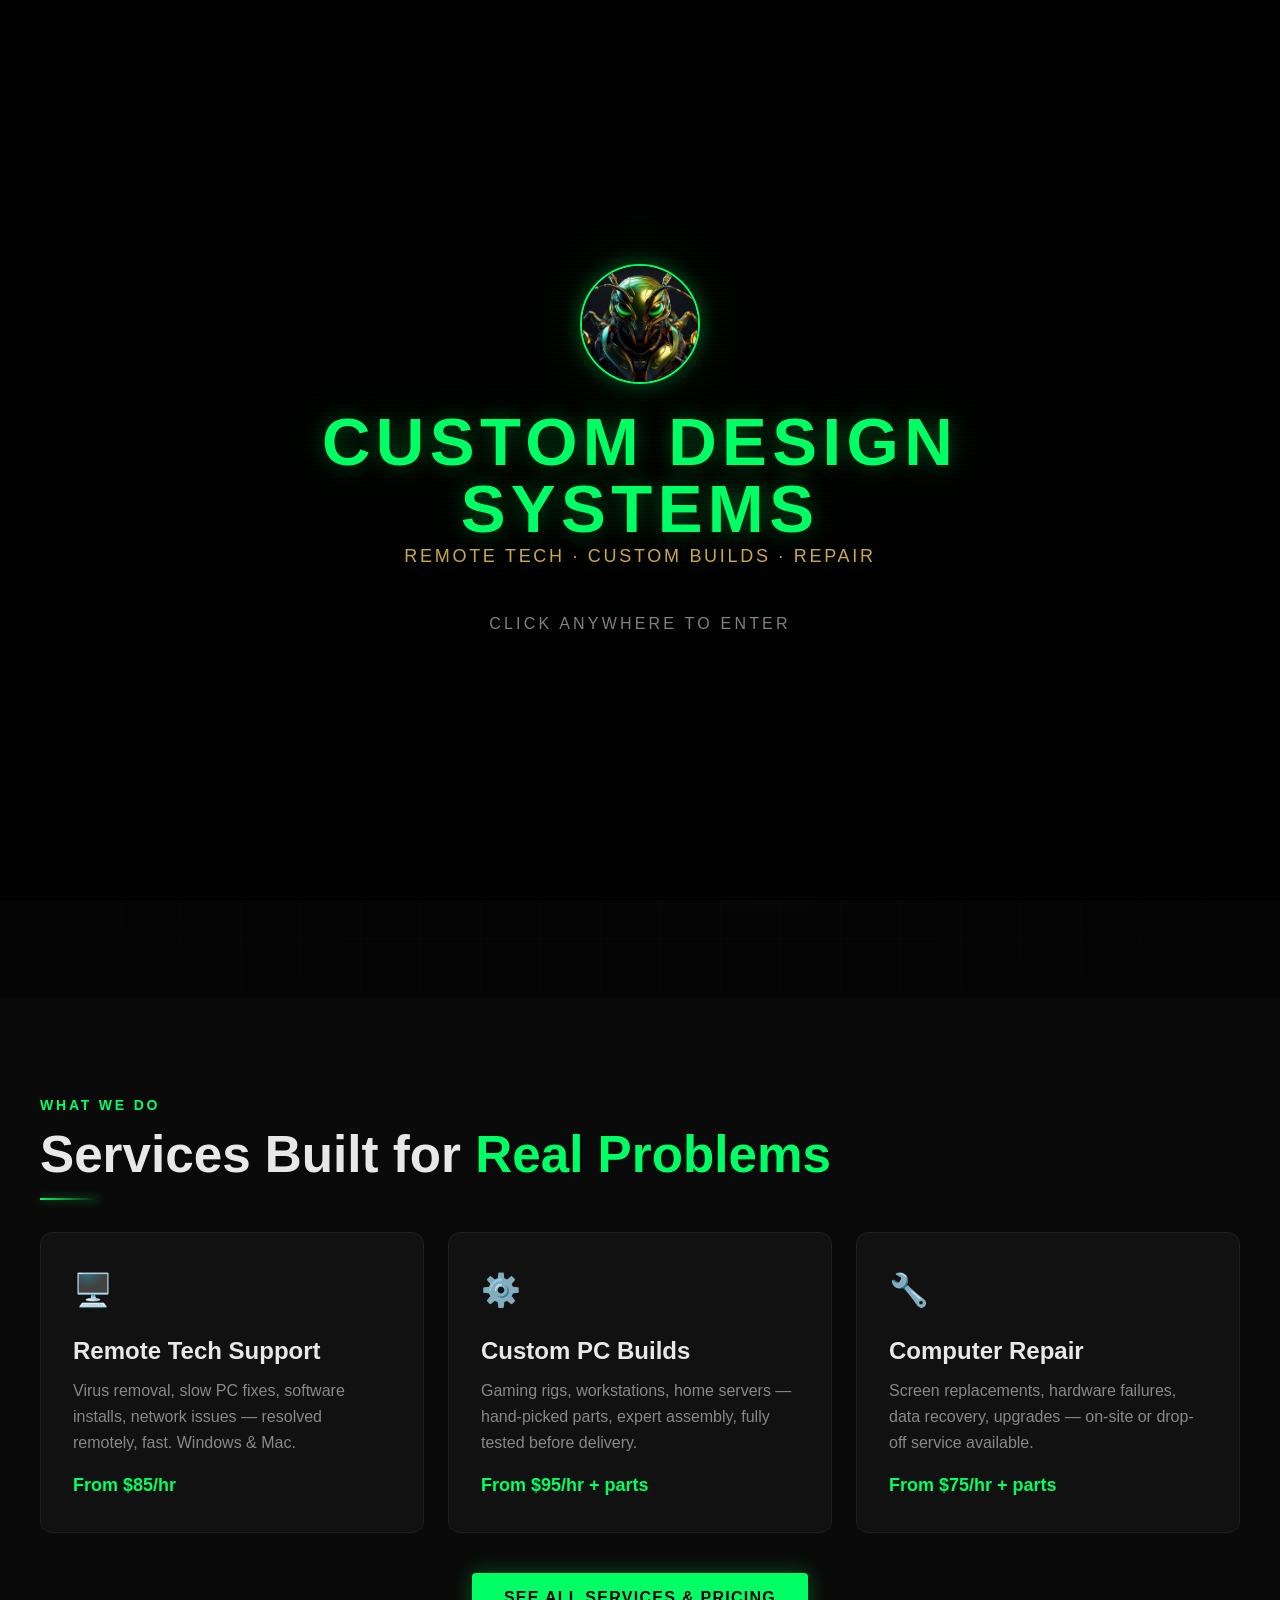
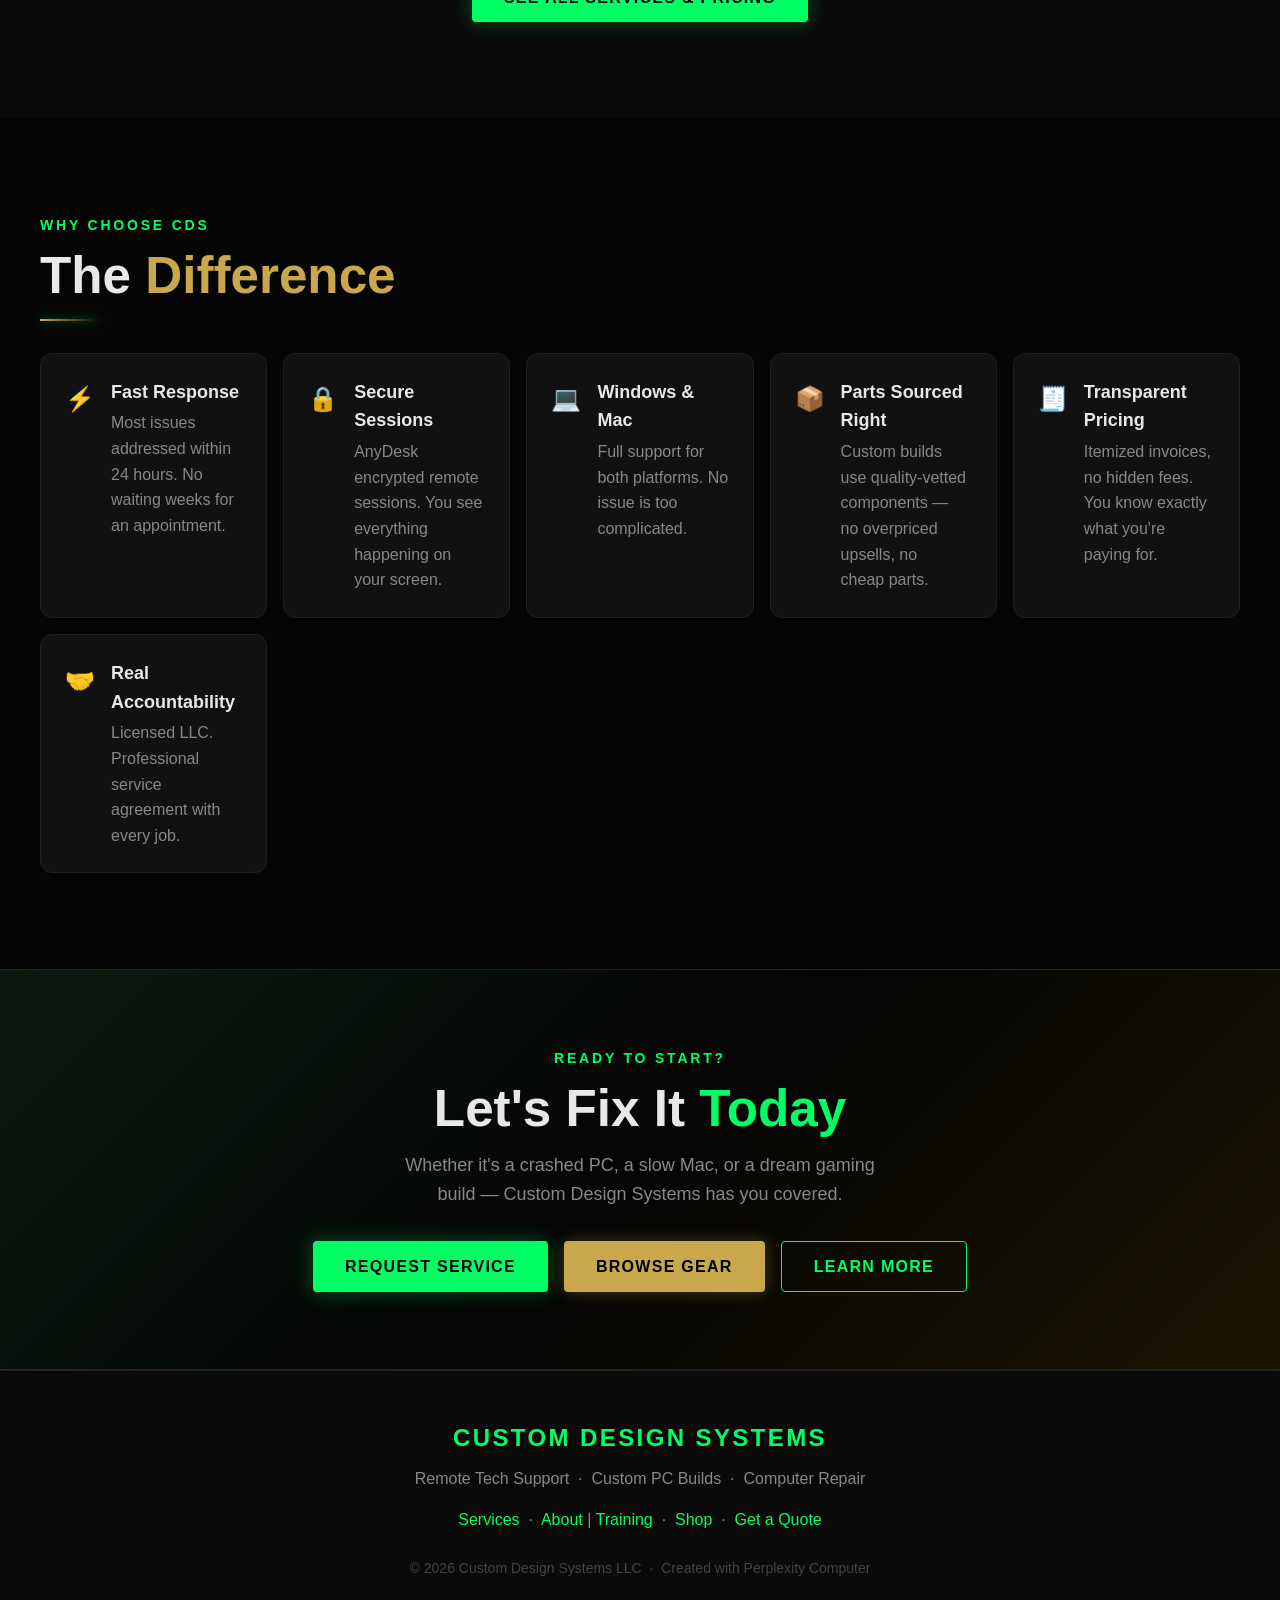
==== commit 1baec0f7: "Fix viewport meta tag format in index.html" ====
--- a/index.html
+++ b/index.html
@@ -330,7 +330,8 @@
 </div>
 
 <!-- NAVIGATION -->
-<nav id="navbar">
+19
+   id="navbar">
   <a href="index.html" class="nav-logo">
     <img src="Green-Hornet-Warrior.jpg" alt="CDS Logo">
     <div class="nav-logo-text">
@@ -340,7 +341,7 @@
   </a>
   <ul class="nav-links" id="nav-links">
     <li><a href="index.html" class="active">Home</a></li>
-    <li><a href="about.html">About</a></li>
+    <li><a url="about.html">About</a> | <a href="training.html">Training</a></li>
     <li><a href="services.html">Services</a></li>
     <li><a href="shop.html">Shop</a></li>
     <li><a href="services.html#invoice" class="nav-cta">Get a Quote</a></li>
@@ -500,7 +501,7 @@
   <p style="margin-bottom: var(--space-4);">Remote Tech Support &nbsp;·&nbsp; Custom PC Builds &nbsp;·&nbsp; Computer Repair</p>
   <p style="margin-bottom: var(--space-6);">
     <a href="services.html">Services</a> &nbsp;·&nbsp;
-    <a href="about.html">About</a> &nbsp;·&nbsp;
+    <a url="about.html">About</a> | <a href="training.html">Training</a> &nbsp;·&nbsp;
     <a href="shop.html">Shop</a> &nbsp;·&nbsp;
     <a href="services.html#invoice">Get a Quote</a>
   </p>
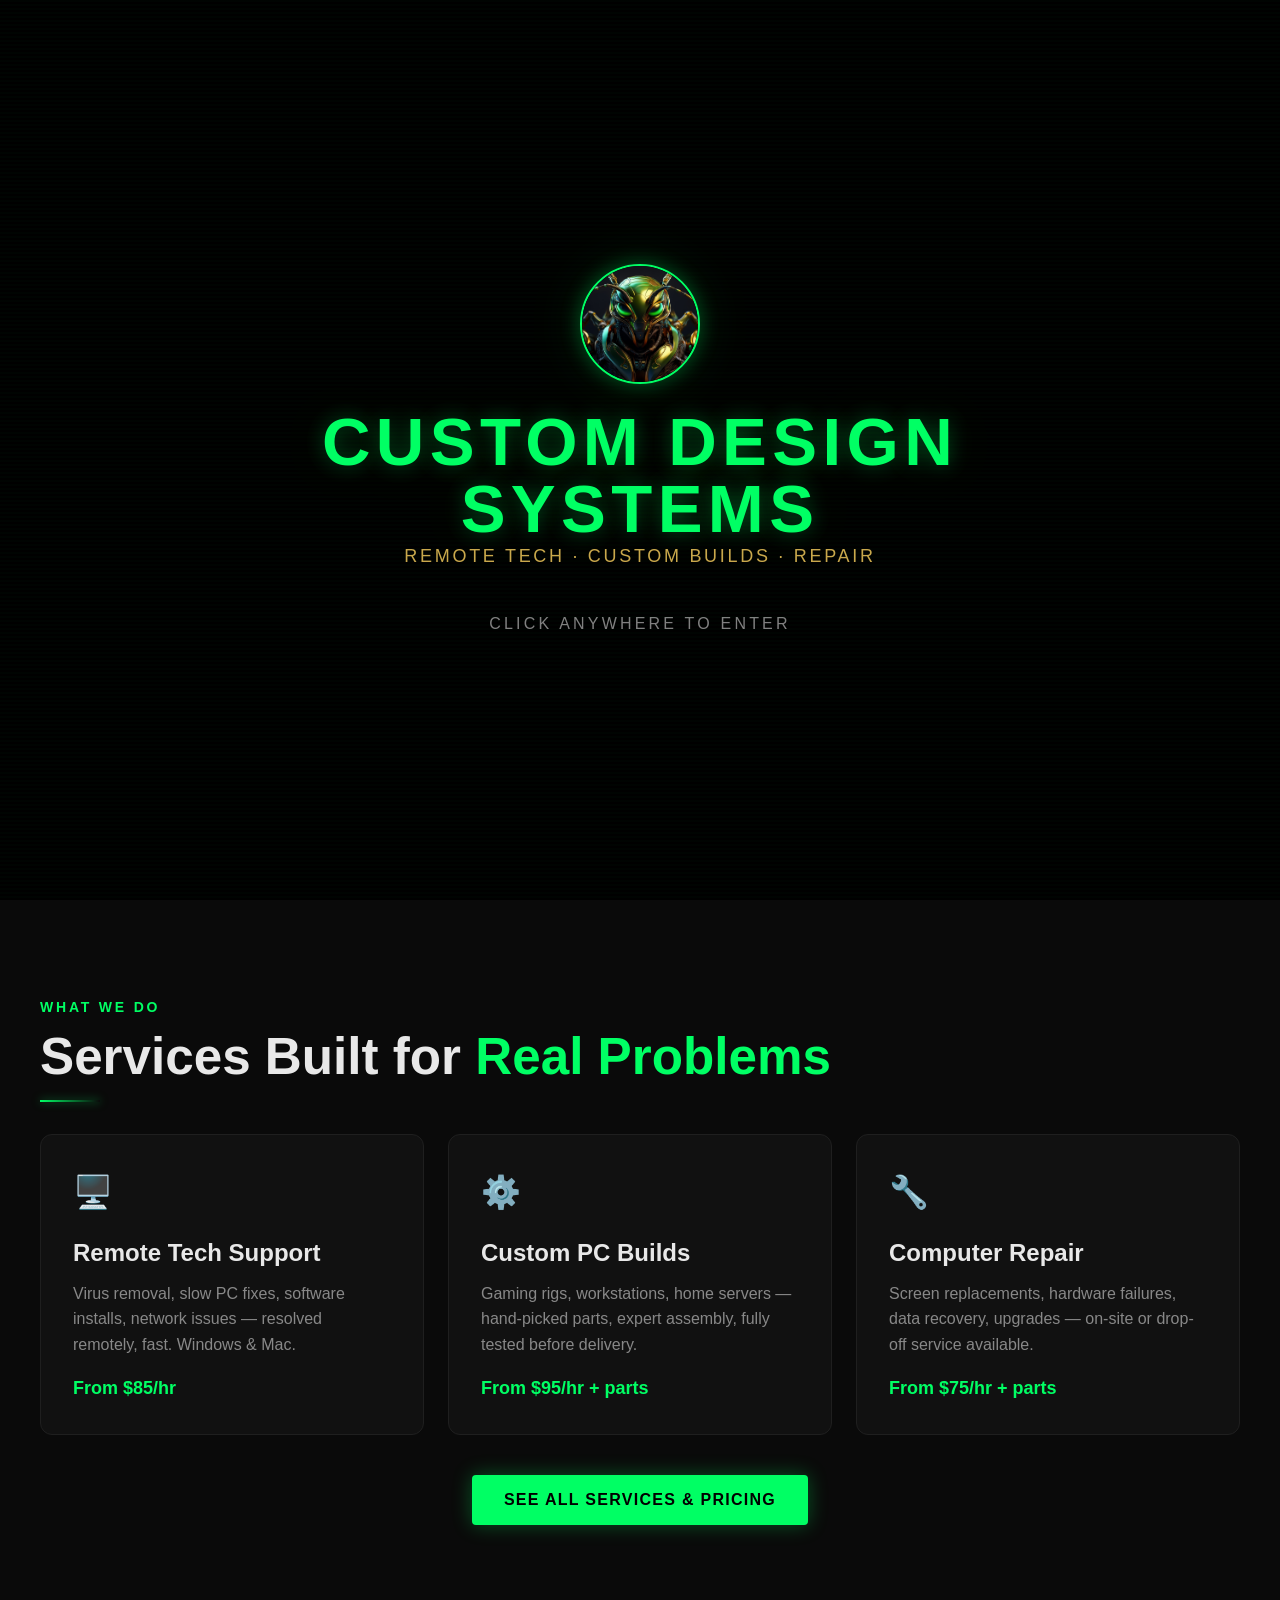
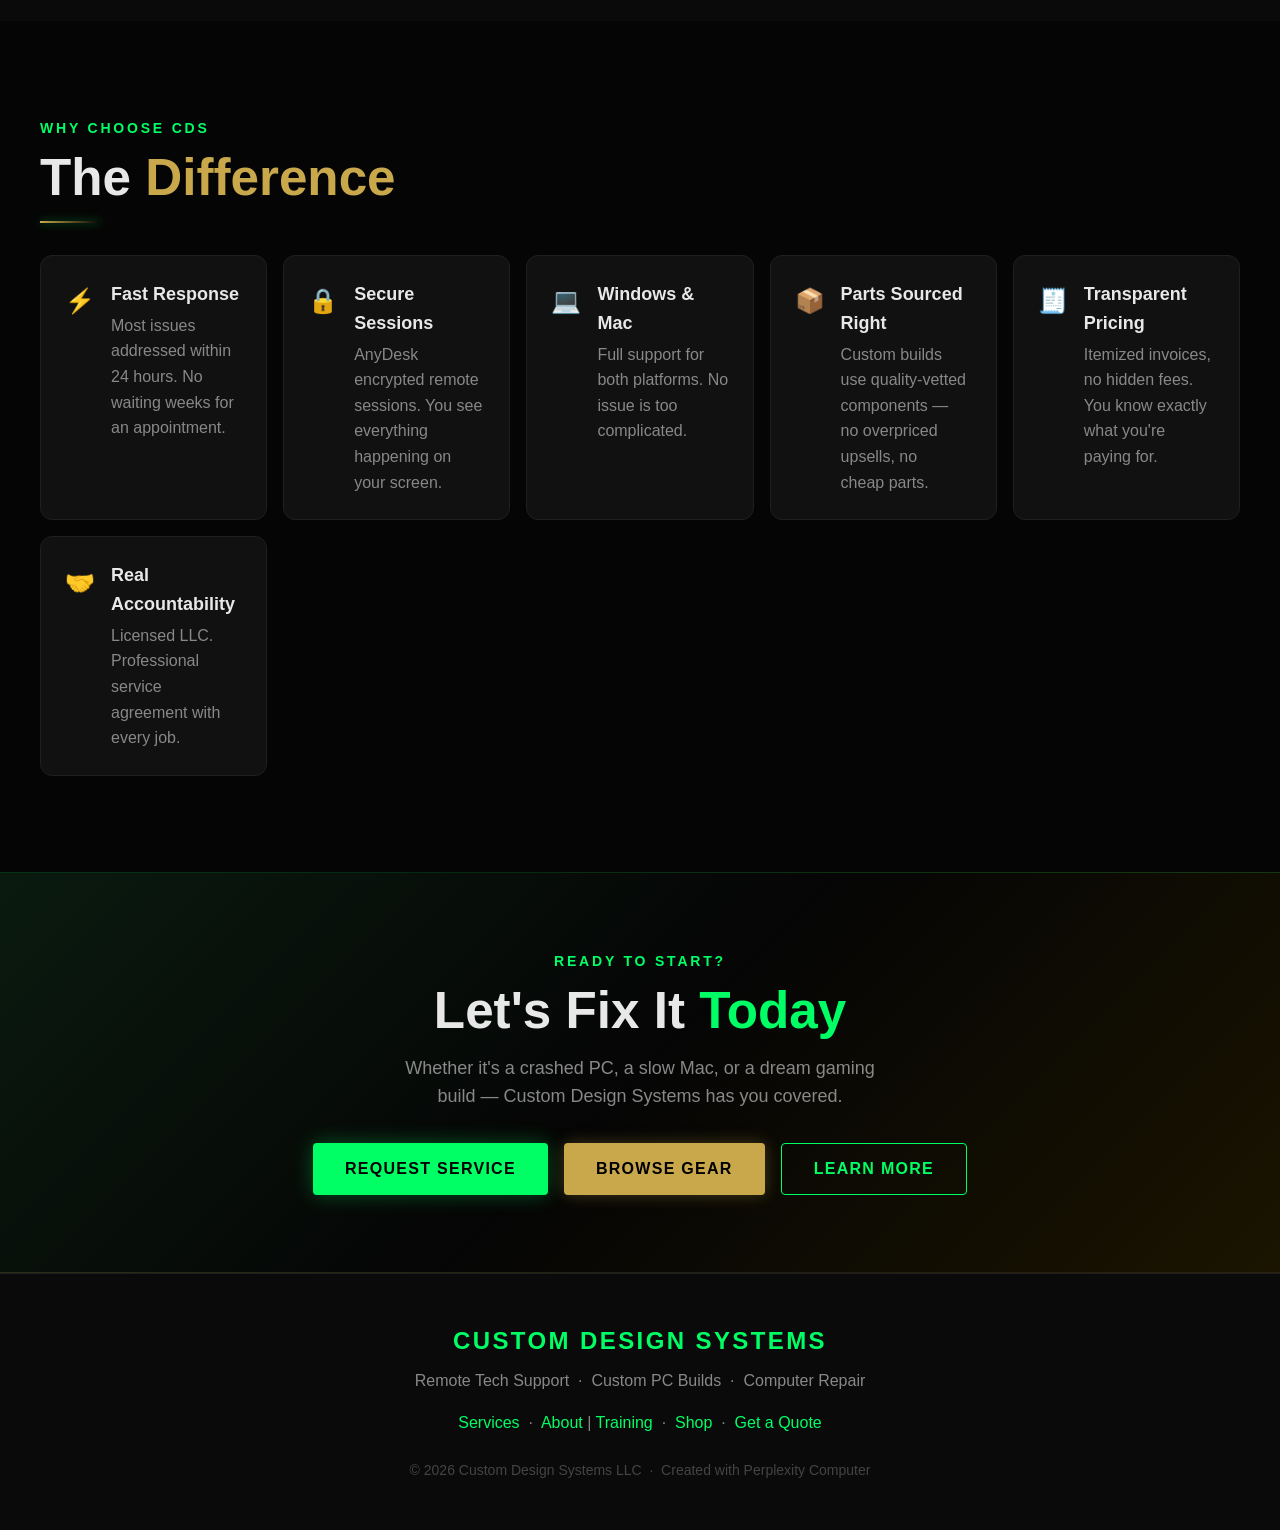
==== commit a3433696: "Fix broken HTML tags in navbar and hero sections - Fixed malformed <nav id="navbar"> tag (was split " ====
--- a/index.html
+++ b/index.html
@@ -330,8 +330,7 @@
 </div>
 
 <!-- NAVIGATION -->
-19
-   id="navbar">
+<nav id="navbar">
   <a href="index.html" class="nav-logo">
     <img src="Green-Hornet-Warrior.jpg" alt="CDS Logo">
     <div class="nav-logo-text">
@@ -341,7 +340,8 @@
   </a>
   <ul class="nav-links" id="nav-links">
     <li><a href="index.html" class="active">Home</a></li>
-    <li><a url="about.html">About</a> | <a href="training.html">Training</a></li>
+          <li><a href="about.html">About</a></li>
+           <li><a href="training.html">Training</a></li>
     <li><a href="services.html">Services</a></li>
     <li><a href="shop.html">Shop</a></li>
     <li><a href="services.html#invoice" class="nav-cta">Get a Quote</a></li>
@@ -357,7 +357,7 @@
   <div class="hero-bg"></div>
   <div class="hero-grid"></div>
   <div class="hero-content">
-    <div class="<a href="training.html">Training</a> ·  hero-text">
+<div class="hero-text">
       <div class="hero-eyebrow">&#9654; Online Now — Ready to Help</div>
       <h1 class="hero-title">
         <span class="green">Expert</span><br>
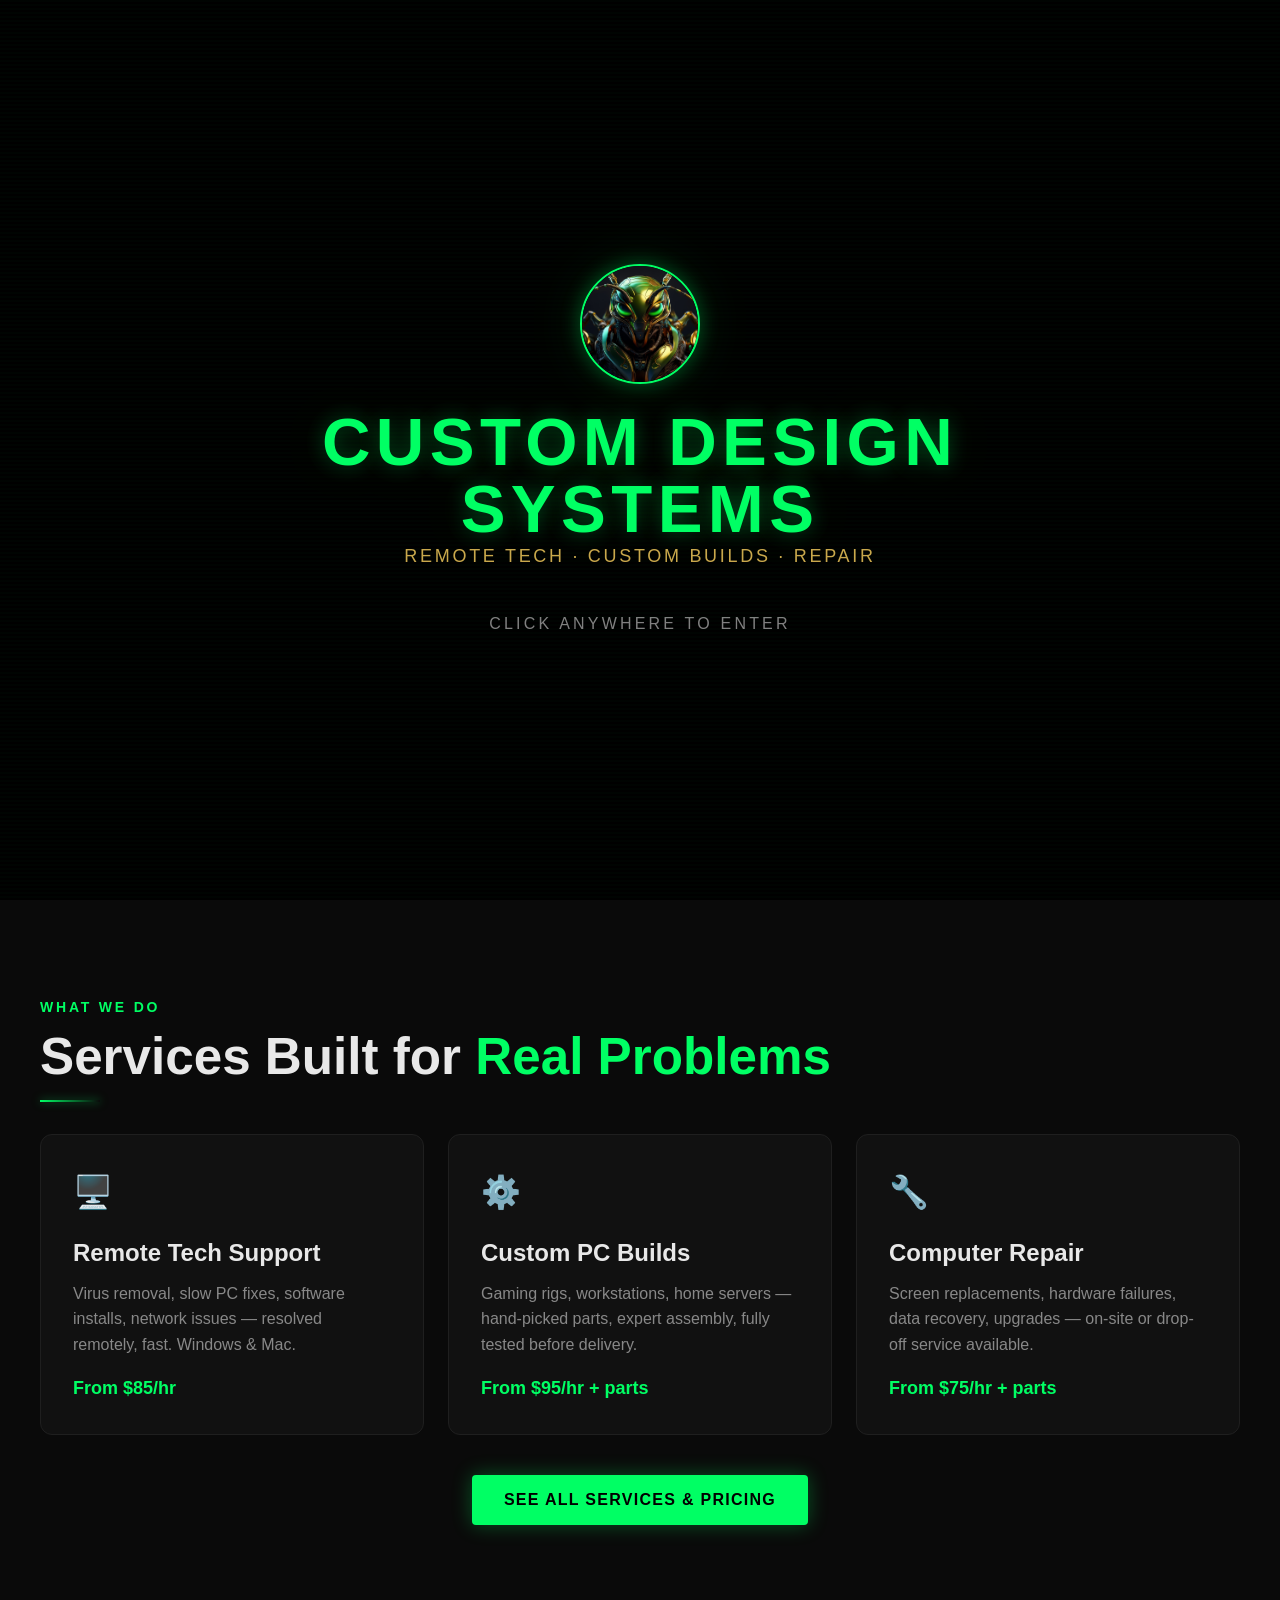
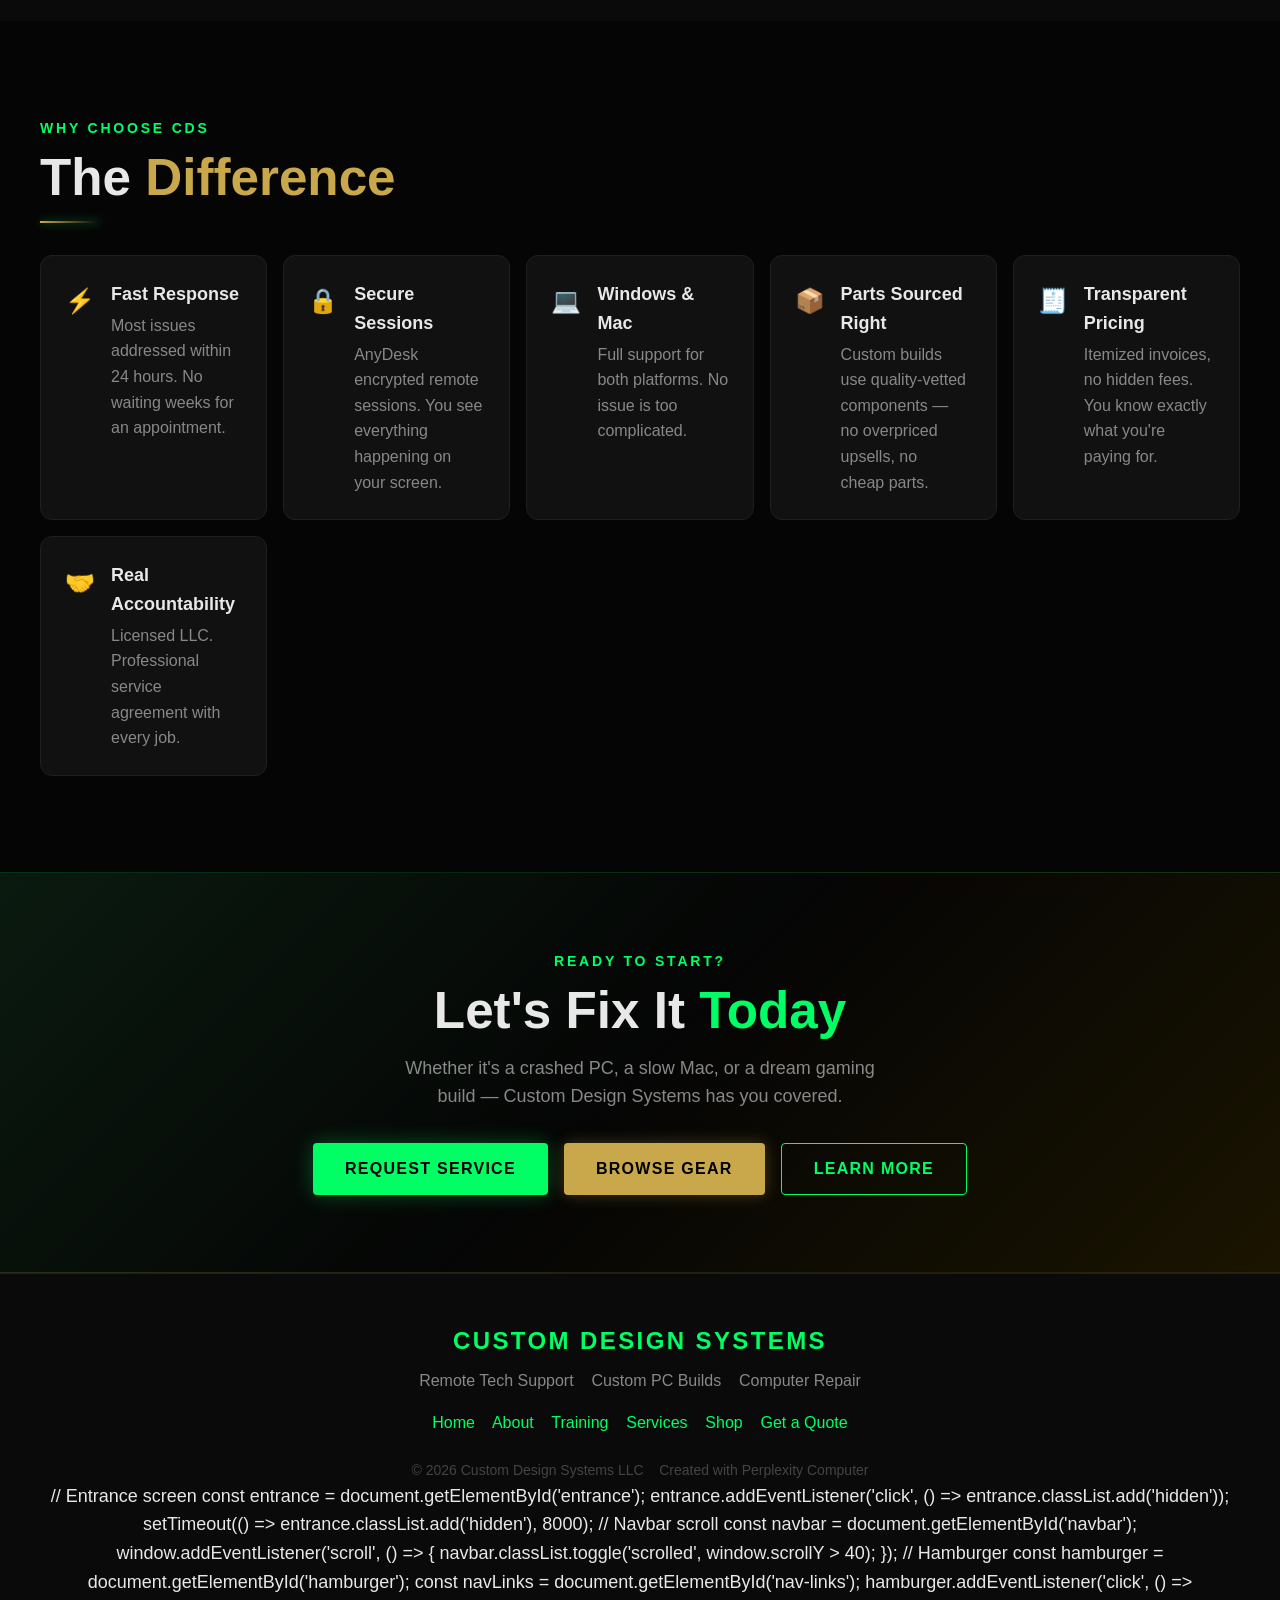
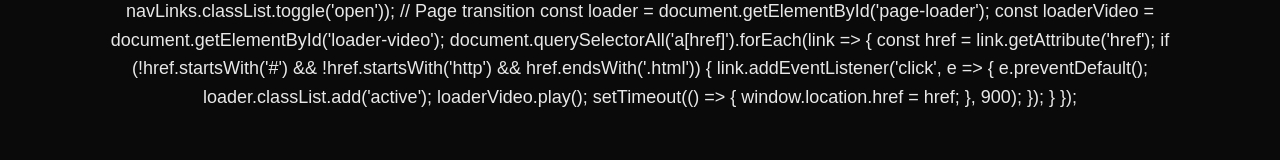
==== commit 55c78882: "Refactor footer section in index.html" ====
--- a/index.html
+++ b/index.html
@@ -497,22 +497,20 @@
 
 <!-- FOOTER -->
 <footer>
-  <div class="footer-logo-name">Custom Design Systems</div>
-  <p style="margin-bottom: var(--space-4);">Remote Tech Support &nbsp;·&nbsp; Custom PC Builds &nbsp;·&nbsp; Computer Repair</p>
-  <p style="margin-bottom: var(--space-6);">
-    <a href="services.html">Services</a> &nbsp;·&nbsp;
-    <a url="about.html">About</a> | <a href="training.html">Training</a> &nbsp;·&nbsp;
-    <a href="shop.html">Shop</a> &nbsp;·&nbsp;
-    <a href="services.html#invoice">Get a Quote</a>
-  </p>
-  <p style="font-size: var(--text-xs); color: var(--color-text-faint);">
-    &copy; 2026 Custom Design Systems LLC &nbsp;·&nbsp;
-    <a href="https://www.perplexity.ai/computer" target="_blank" rel="noopener noreferrer" style="color: var(--color-text-faint);">Created with Perplexity Computer</a>
-  </p>
-</footer>
-
-<script>
-  // Entrance screen
+      <div class="footer-logo-name">Custom Design Systems</div>
+    <p style="margin-bottom: var(--space-4);">Remote Tech Support &nbsp;&nbsp; Custom PC Builds &nbsp;&nbsp; Computer Repair</p>
+    <p style="margin-bottom: var(--space-6);">
+        <a href="index.html">Home</a> &nbsp;&nbsp;
+        <a href="about.html">About</a> &nbsp;&nbsp;
+        <a href="training.html">Training</a> &nbsp;&nbsp;
+        <a href="services.html">Services</a> &nbsp;&nbsp;
+        <a href="shop.html">Shop</a> &nbsp;&nbsp;
+        <a href="services.html#invoice">Get a Quote</a>
+    </p>
+    <p style="font-size: var(--text-xs); color: var(--color-text-faint);">
+        &copy; 2026 Custom Design Systems LLC &nbsp;&nbsp;
+        <a href="https://www.perplexity.ai/computer" target="_blank" rel="noopener noreferrer" style="color: var(--color-text-faint);">Created with Perplexity Computer</a>
+    </p>// Entrance screen
   const entrance = document.getElementById('entrance');
   entrance.addEventListener('click', () => entrance.classList.add('hidden'));
   setTimeout(() => entrance.classList.add('hidden'), 8000);
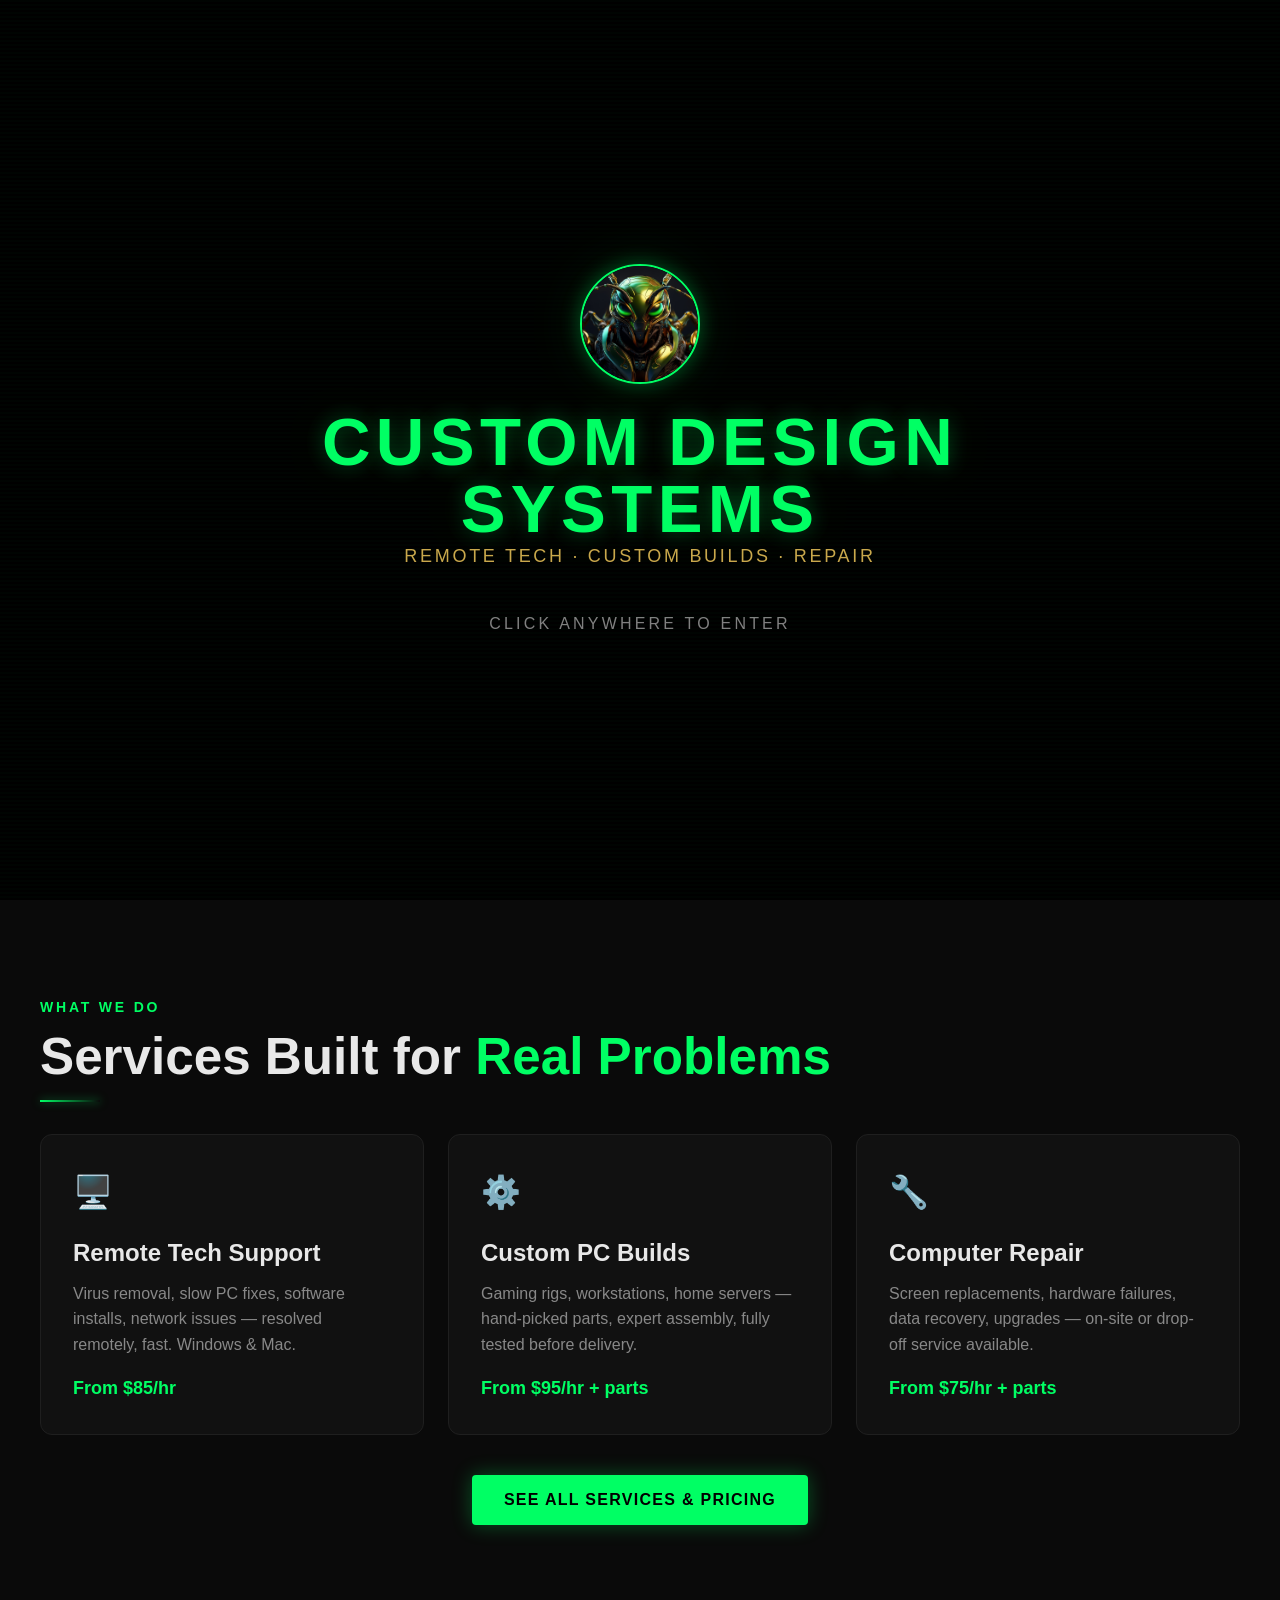
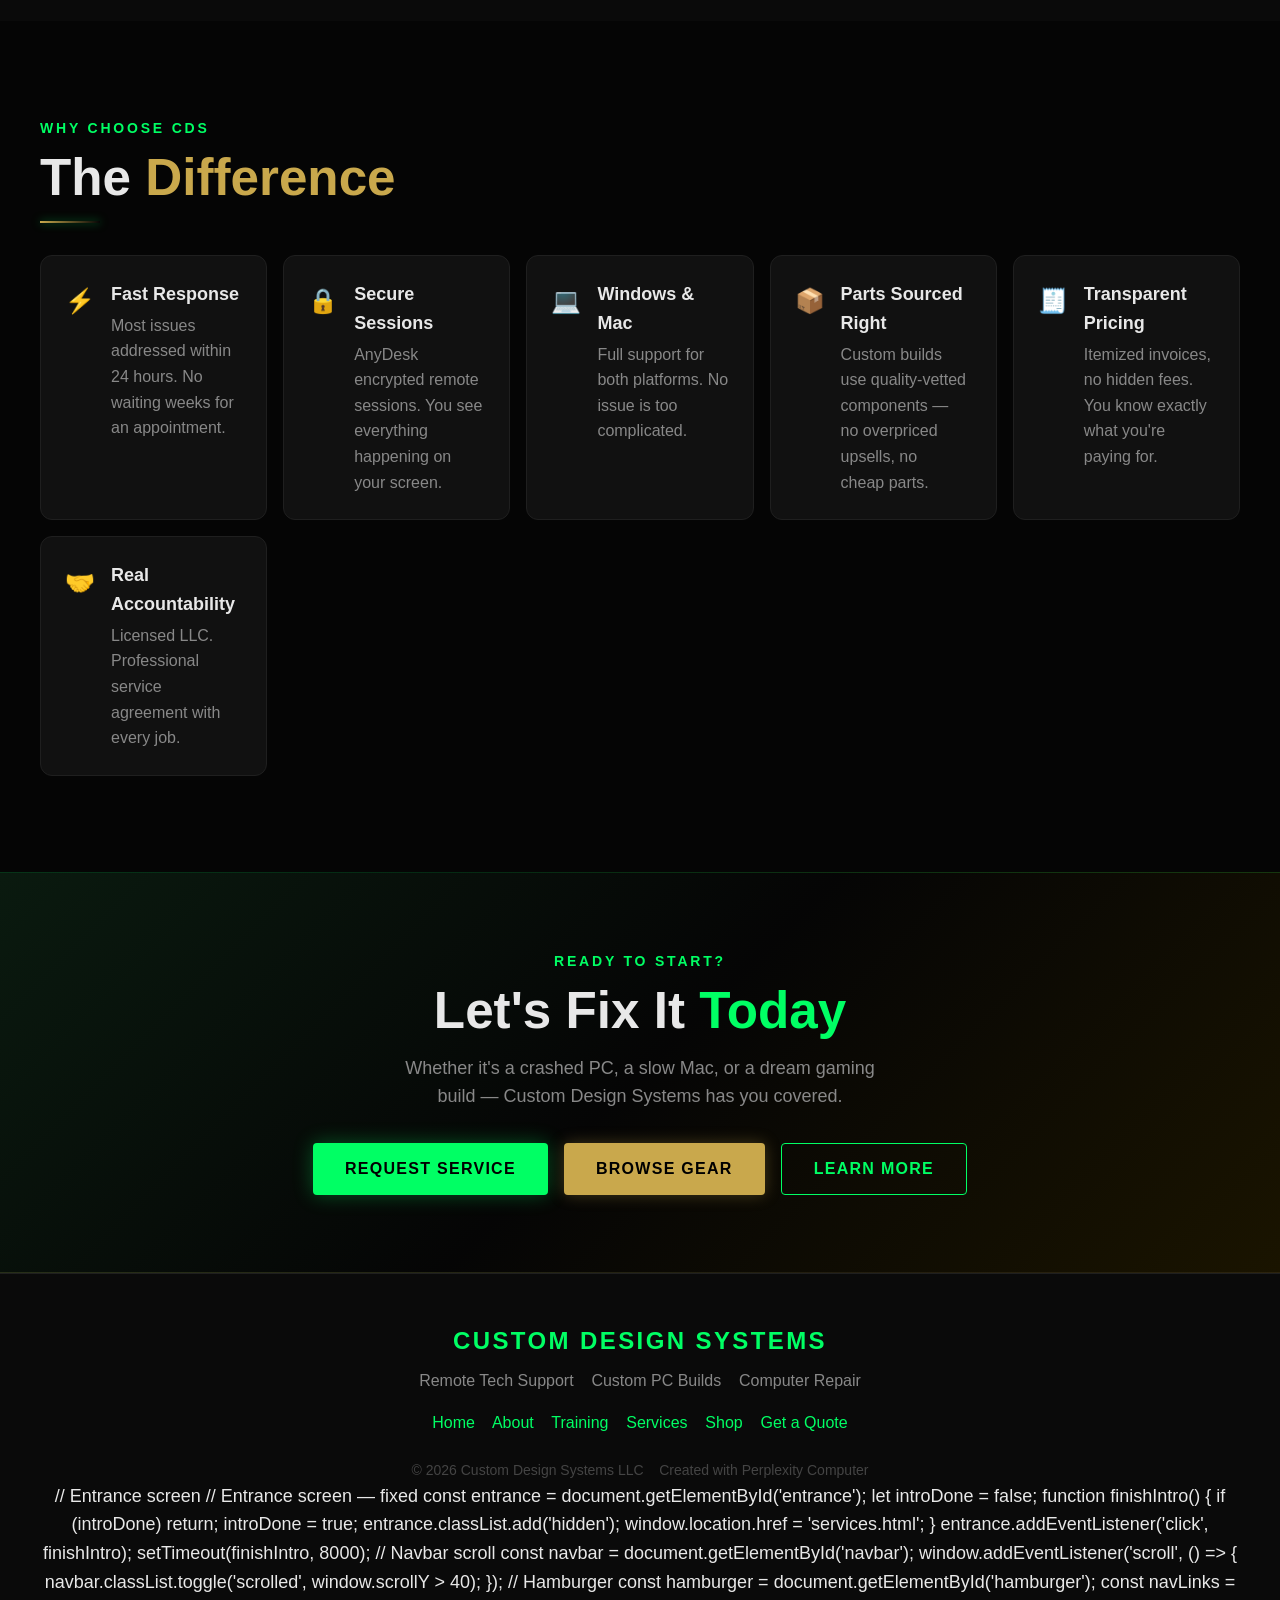
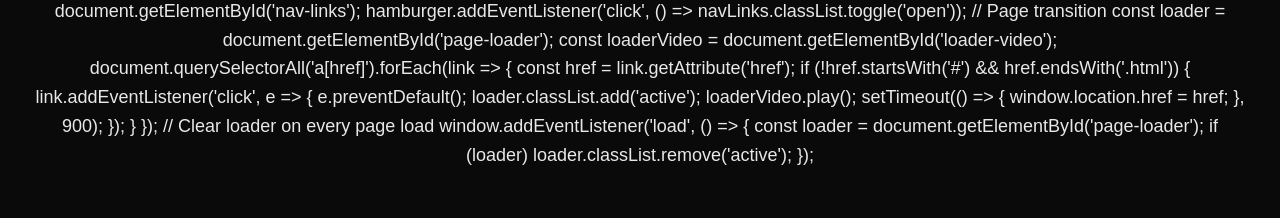
==== commit 74223cd8: "Fix entrance overlay blocking site navigation" ====
--- a/index.html
+++ b/index.html
@@ -511,9 +511,17 @@
         &copy; 2026 Custom Design Systems LLC &nbsp;&nbsp;
         <a href="https://www.perplexity.ai/computer" target="_blank" rel="noopener noreferrer" style="color: var(--color-text-faint);">Created with Perplexity Computer</a>
     </p>// Entrance screen
-  const entrance = document.getElementById('entrance');
-  entrance.addEventListener('click', () => entrance.classList.add('hidden'));
-  setTimeout(() => entrance.classList.add('hidden'), 8000);
+// Entrance screen — fixed
+    const entrance = document.getElementById('entrance');
+    let introDone = false;
+    function finishIntro() {
+      if (introDone) return;
+      introDone = true;
+      entrance.classList.add('hidden');
+      window.location.href = 'services.html';
+    }
+    entrance.addEventListener('click', finishIntro);
+    setTimeout(finishIntro, 8000);
 
   // Navbar scroll
   const navbar = document.getElementById('navbar');
@@ -531,7 +539,7 @@
   const loaderVideo = document.getElementById('loader-video');
   document.querySelectorAll('a[href]').forEach(link => {
     const href = link.getAttribute('href');
-    if (!href.startsWith('#') && !href.startsWith('http') && href.endsWith('.html')) {
+            if (!href.startsWith('#') && href.endsWith('.html')) {
       link.addEventListener('click', e => {
         e.preventDefault();
         loader.classList.add('active');
@@ -540,6 +548,11 @@
       });
     }
   });
+       // Clear loader on every page load
+    window.addEventListener('load', () => {
+      const loader = document.getElementById('page-loader');
+      if (loader) loader.classList.remove('active');
+    });
 </script>
 </body>
 </html>
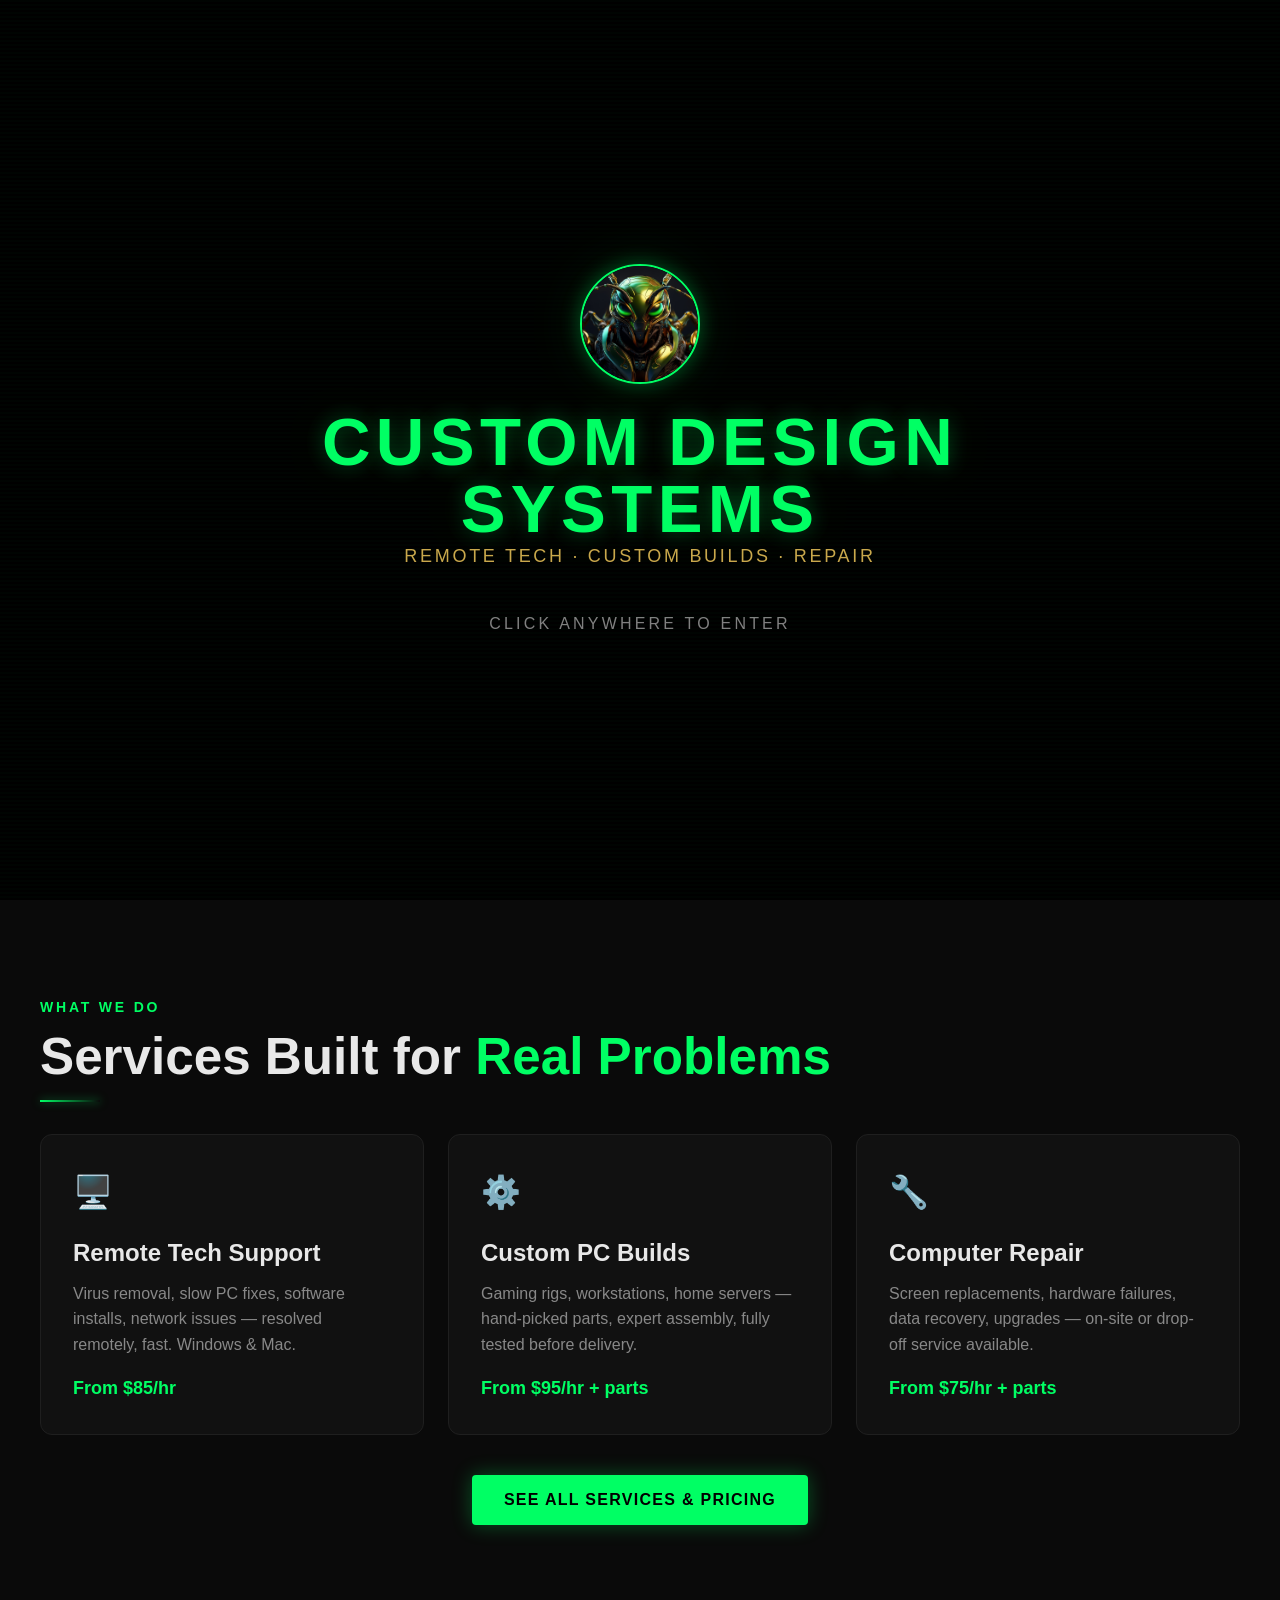
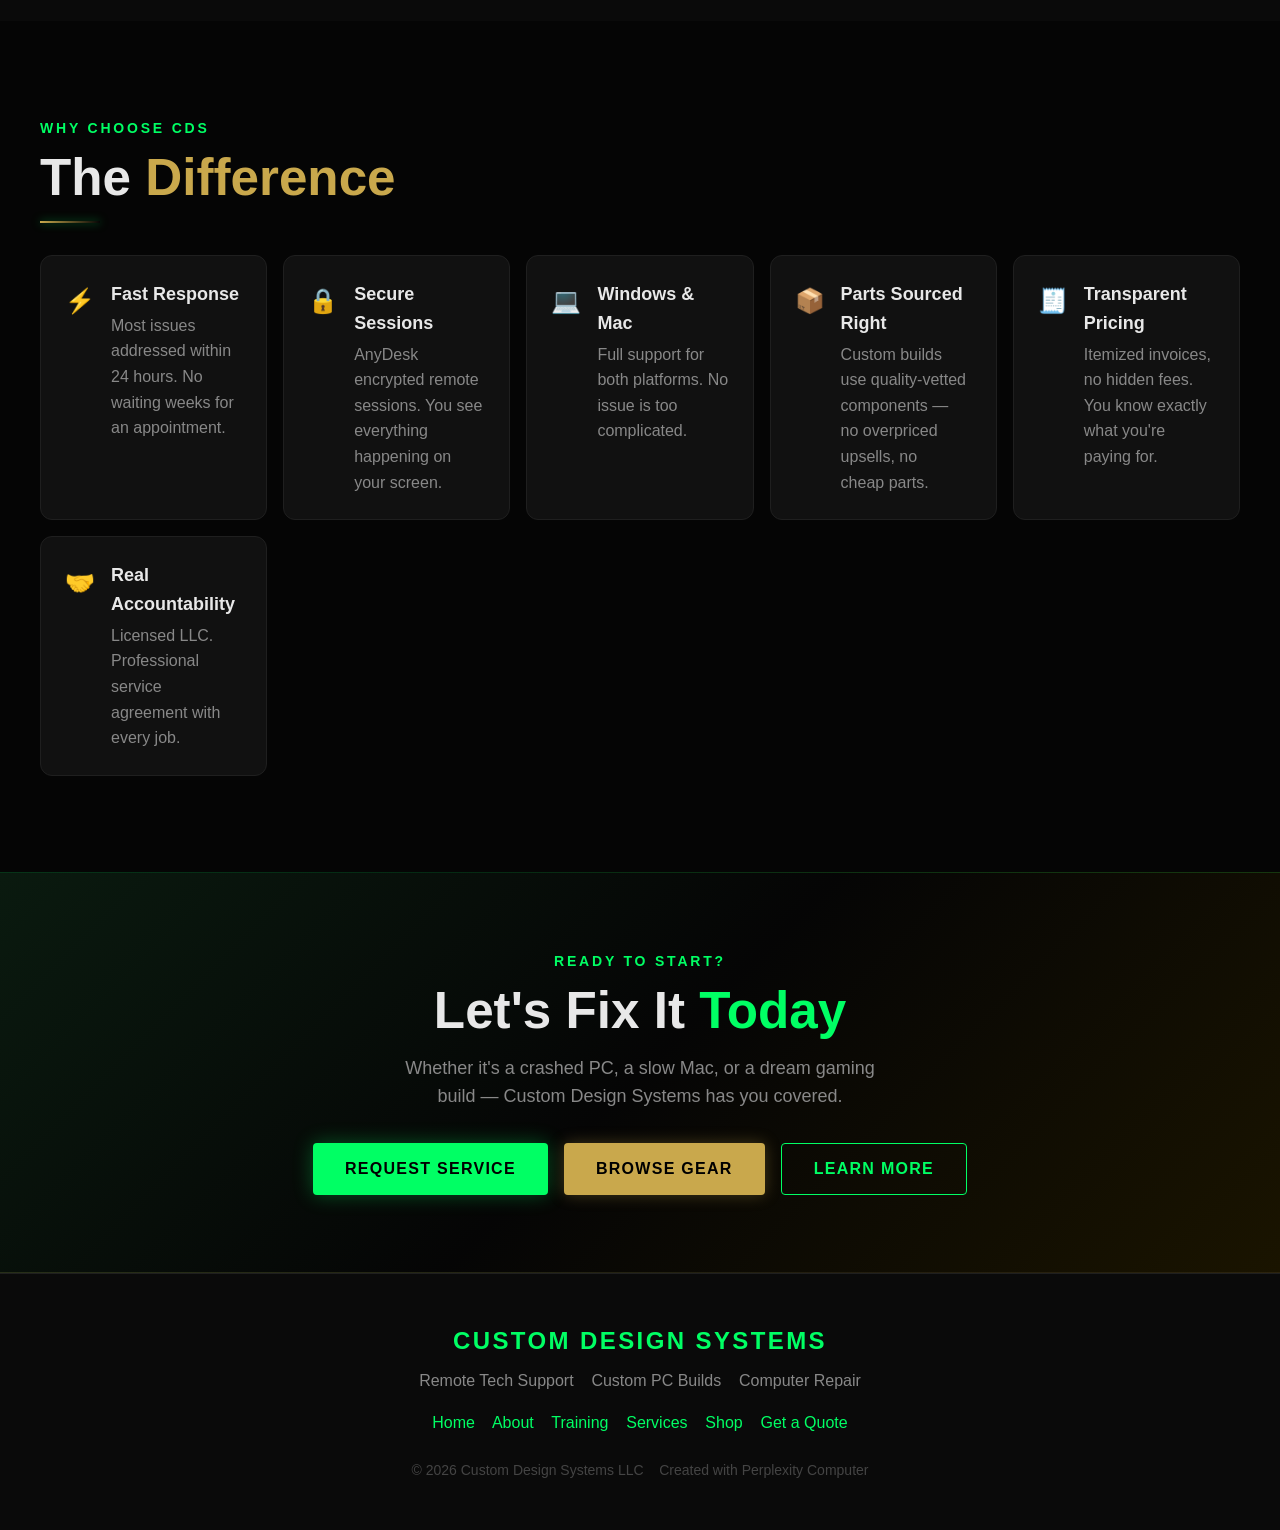
==== commit 7f31b9c8: "Fix missing script tag - restore footer/script structure" ====
--- a/index.html
+++ b/index.html
@@ -510,7 +510,7 @@
     <p style="font-size: var(--text-xs); color: var(--color-text-faint);">
         &copy; 2026 Custom Design Systems LLC &nbsp;&nbsp;
         <a href="https://www.perplexity.ai/computer" target="_blank" rel="noopener noreferrer" style="color: var(--color-text-faint);">Created with Perplexity Computer</a>
-    </p>// Entrance screen
+    </p></footer><script>
 // Entrance screen — fixed
     const entrance = document.getElementById('entrance');
     let introDone = false;
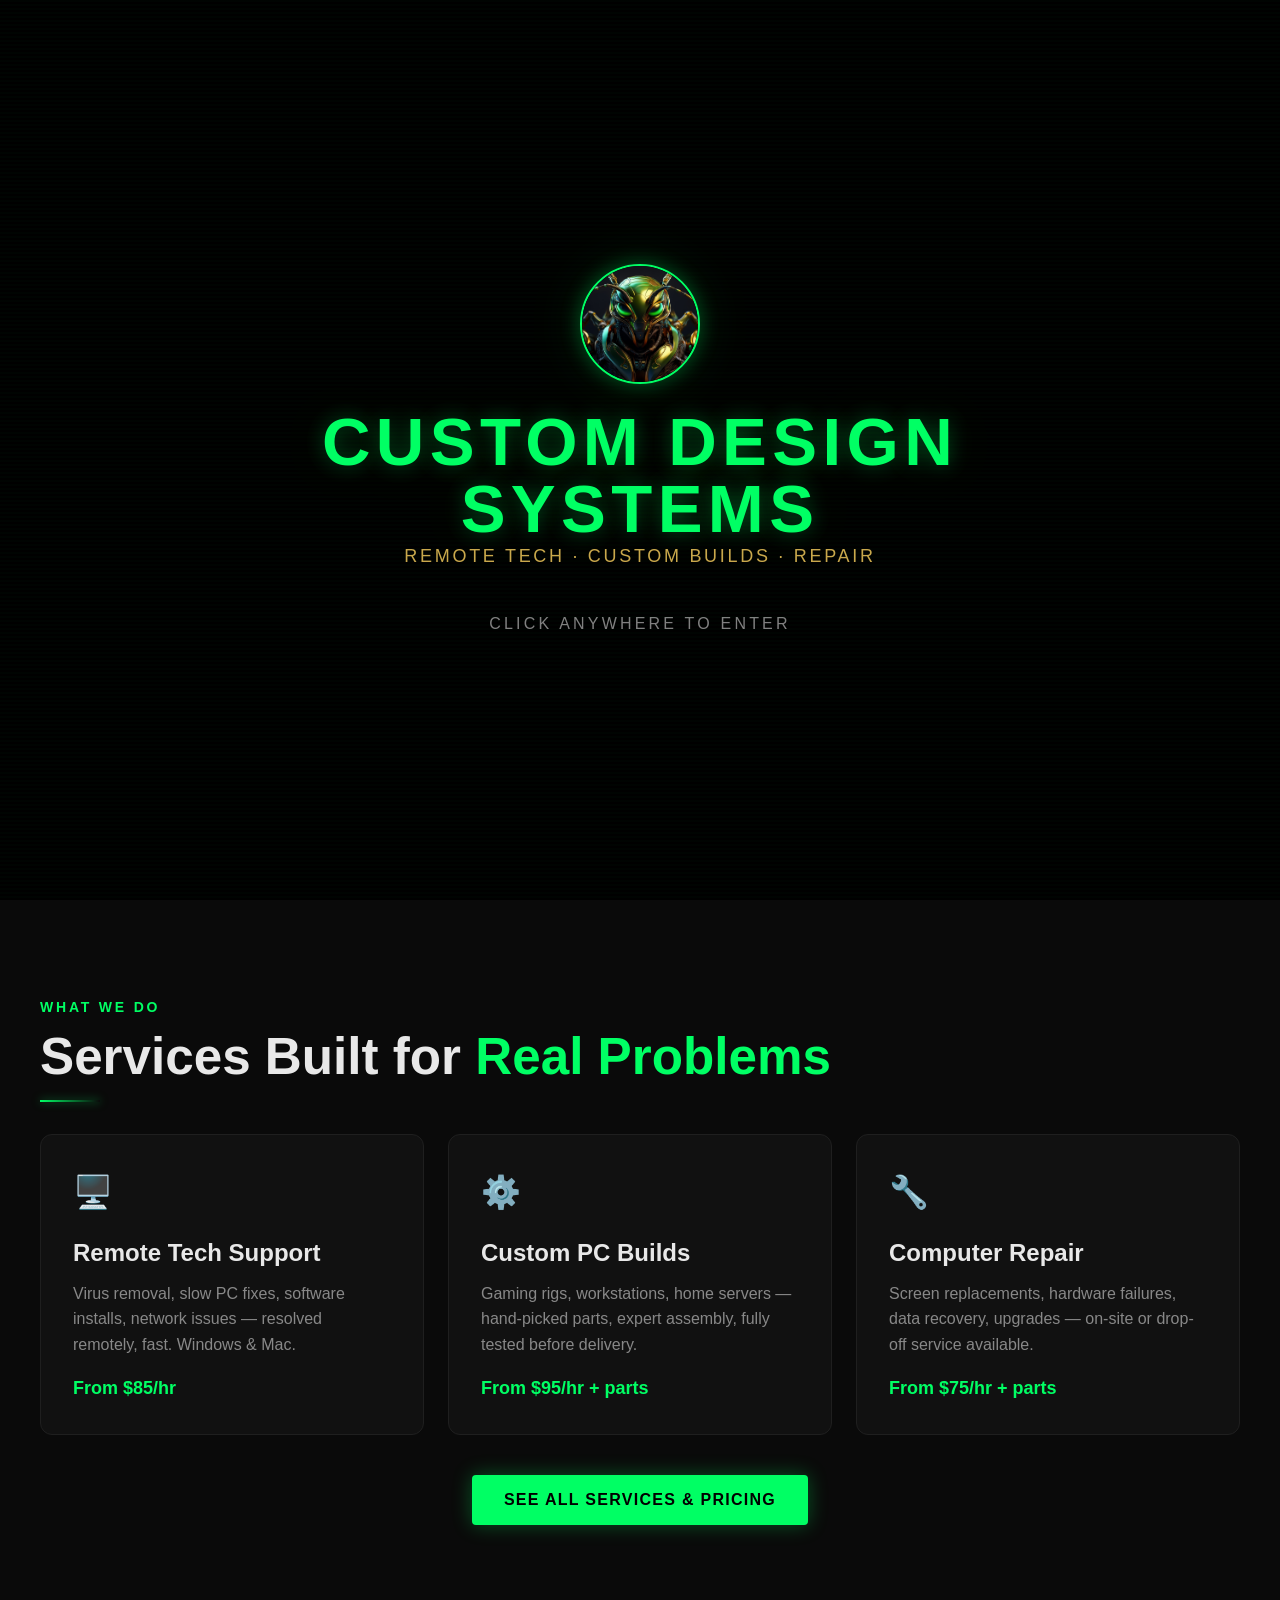
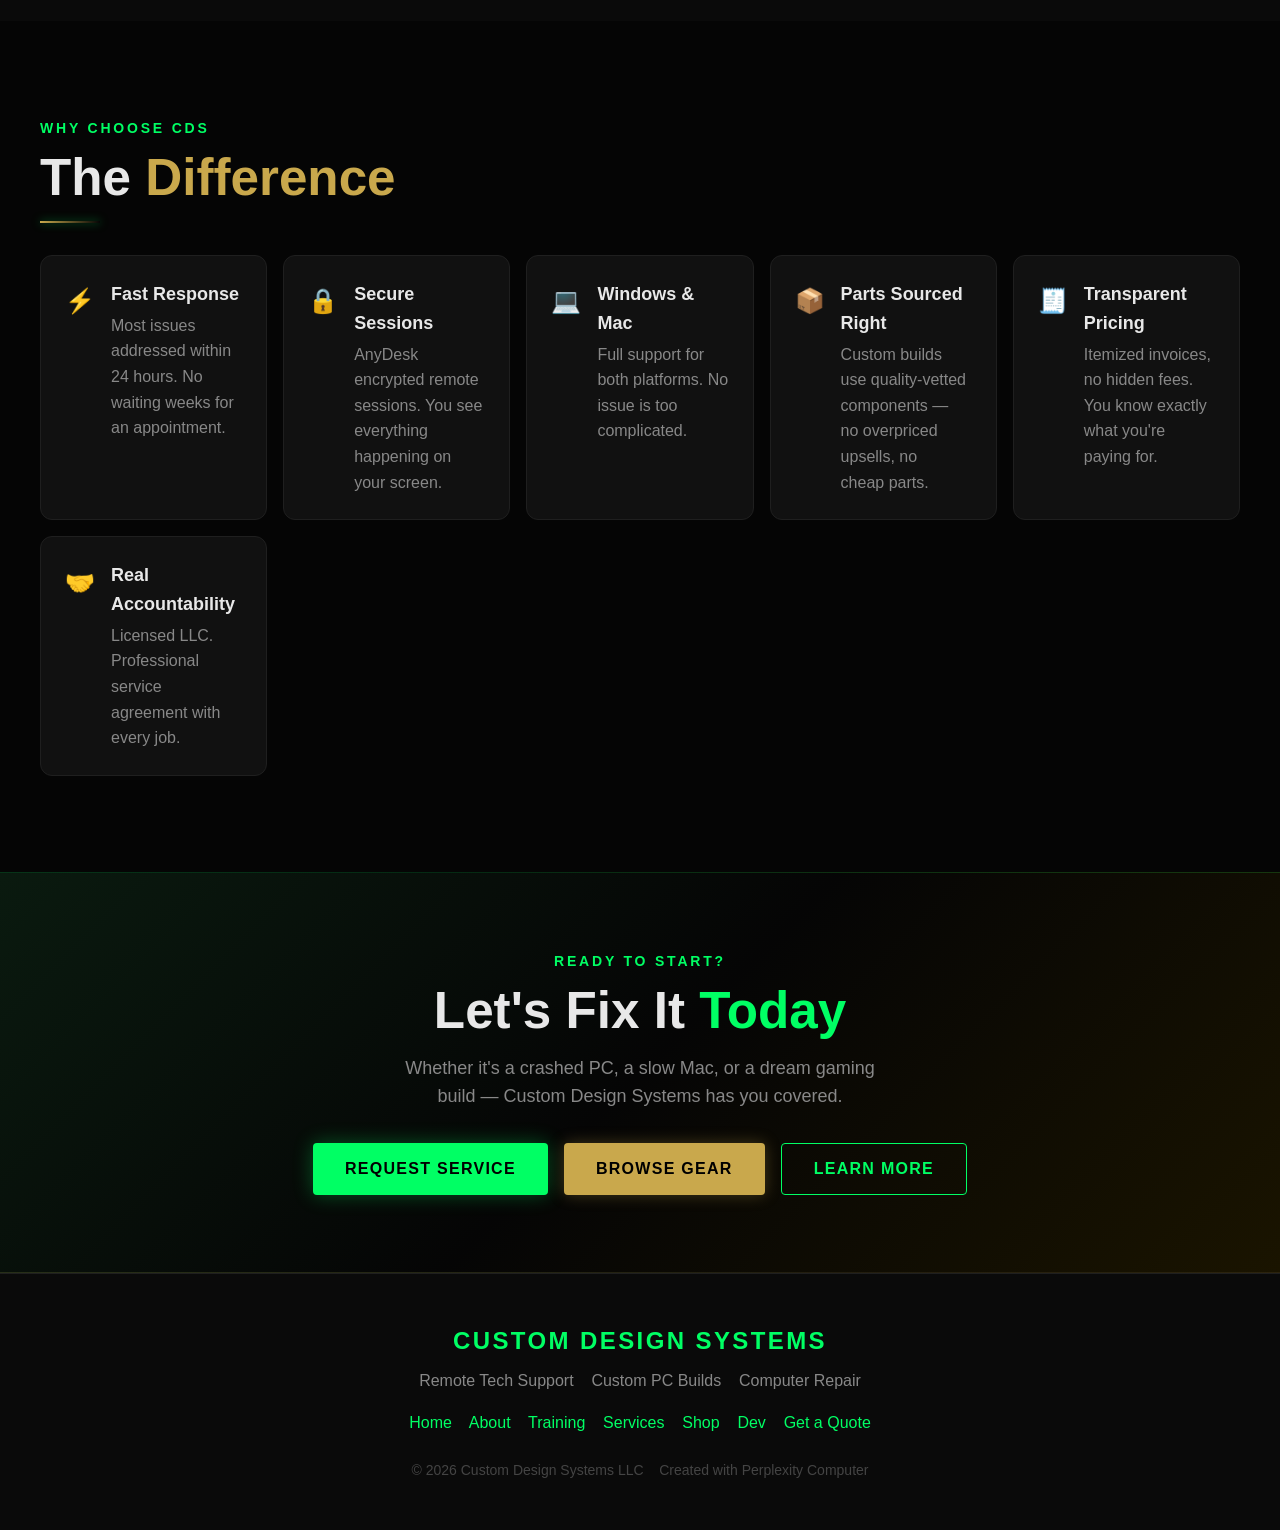
==== commit c5711ef7: "Add Dev Hub page — GitHub projects, quick commands, common installers for new device config. Add Dev" ====
--- a/index.html
+++ b/index.html
@@ -344,6 +344,7 @@
            <li><a href="training.html">Training</a></li>
     <li><a href="services.html">Services</a></li>
     <li><a href="shop.html">Shop</a></li>
+    <li><a href="dev.html">Dev</a></li>
     <li><a href="services.html#invoice" class="nav-cta">Get a Quote</a></li>
   </ul>
   <button class="nav-hamburger" id="hamburger" aria-label="Toggle menu">
@@ -505,6 +506,7 @@
         <a href="training.html">Training</a> &nbsp;&nbsp;
         <a href="services.html">Services</a> &nbsp;&nbsp;
         <a href="shop.html">Shop</a> &nbsp;&nbsp;
+        <a href="dev.html">Dev</a> &nbsp;&nbsp;
         <a href="services.html#invoice">Get a Quote</a>
     </p>
     <p style="font-size: var(--text-xs); color: var(--color-text-faint);">
